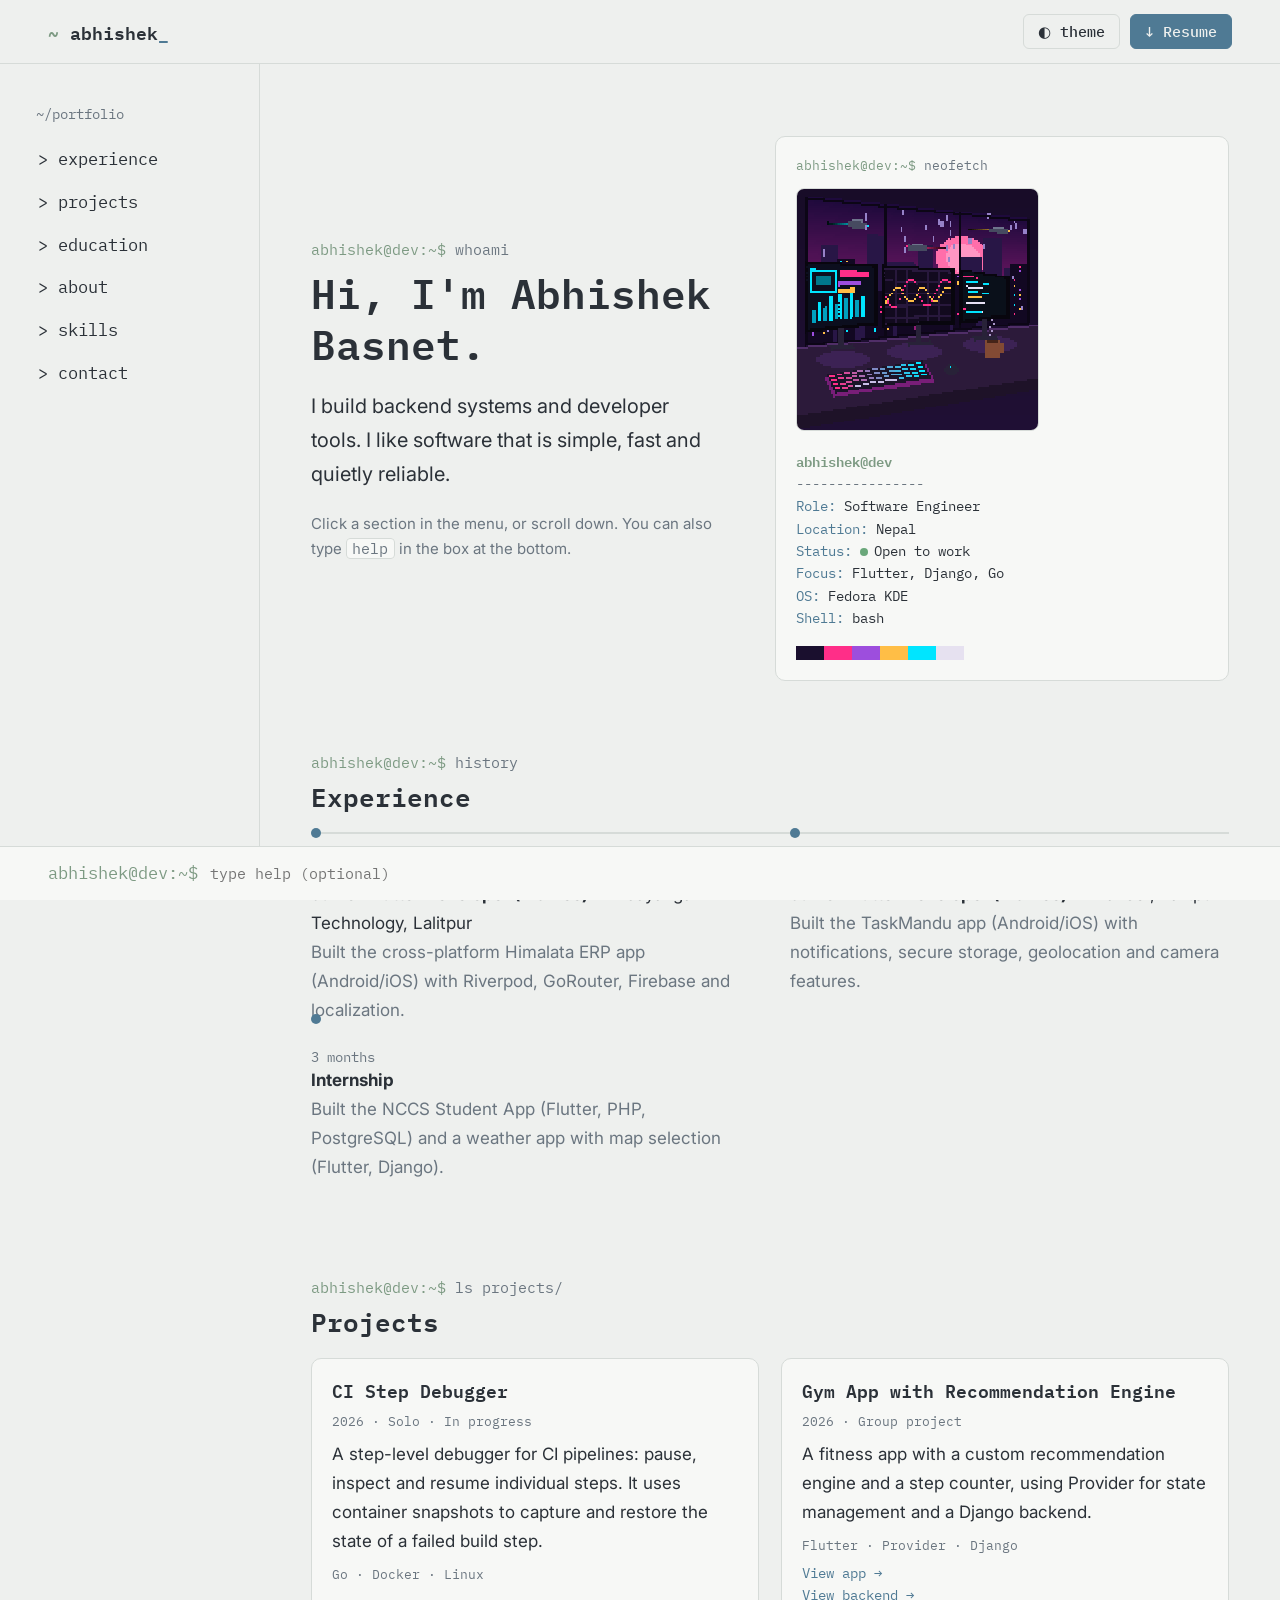
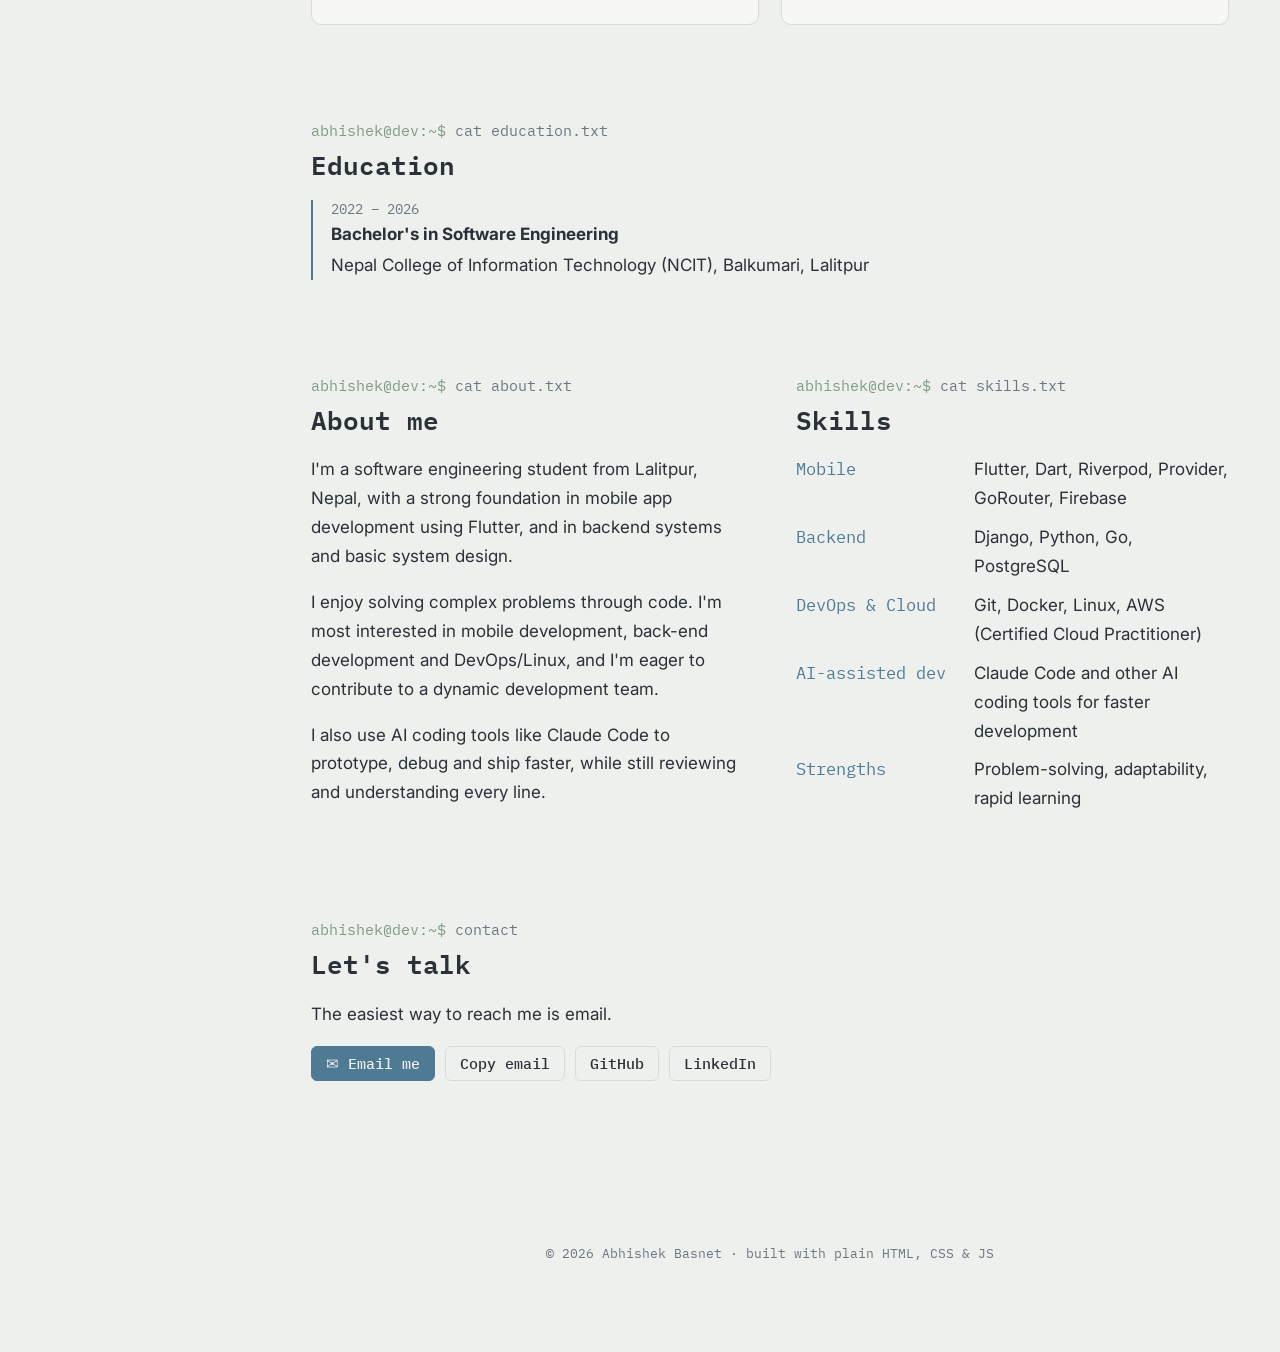
==== index.html @ 4262cb8b "Separate education section, mention AI-assisted development Also keep the phone menu from sliding un" ====
<!doctype html>
<html lang="en">
<head>
  <meta charset="utf-8">
  <meta name="viewport" content="width=device-width, initial-scale=1">
  <title>Abhishek Basnet — Developer</title>
  <meta name="author" content="Abhishek Basnet">
  <meta name="description" content="Portfolio of Abhishek Basnet: software engineer from Nepal.">
  <link rel="preconnect" href="https://fonts.googleapis.com">
  <link rel="preconnect" href="https://fonts.gstatic.com" crossorigin>
  <link href="https://fonts.googleapis.com/css2?family=IBM+Plex+Mono:wght@400;500;600&family=Inter:wght@400;500&display=swap" rel="stylesheet">
  <!-- Styles: tokens (colours/fonts) -> base (elements) -> layout (page skeleton) -> components (one file per section) -->
  <link rel="stylesheet" href="css/tokens.css">
  <link rel="stylesheet" href="css/base.css">
  <link rel="stylesheet" href="css/layout.css">
  <link rel="stylesheet" href="css/components/boot.css">
  <link rel="stylesheet" href="css/components/fetch.css">
  <link rel="stylesheet" href="css/components/timeline.css">
  <link rel="stylesheet" href="css/components/cards.css">
  <link rel="stylesheet" href="css/components/education.css">
  <link rel="stylesheet" href="css/components/skills.css">
  <link rel="stylesheet" href="css/components/contact.css">
  <link rel="stylesheet" href="css/components/cli.css">
  <script src="js/theme.js"></script>
  <!-- Behaviour: one small file per feature, plain scripts so the page also works when opened from disk -->
  <script src="js/boot.js" defer></script>
  <script src="js/nav.js" defer></script>
  <script src="js/contact.js" defer></script>
  <script src="js/cli.js" defer></script>
</head>
<body>
  <!-- Short boot screen. Click, press any key, or wait ~1.5s to skip. -->
  <div id="boot" aria-hidden="true">
    <pre id="boot-log"></pre>
    <button id="boot-skip" type="button">Skip →</button>
  </div>

  <header class="topbar">
    <a class="brand" href="#home"><span class="prompt">~</span> abhishek<span class="cursor">_</span></a>
    <div class="topbar-actions">
      <button id="theme-toggle" type="button" aria-label="Switch light or dark theme">◐ theme</button>
      <a class="btn btn-primary" id="resume-link" href="resume.pdf" download>↓ Resume</a>
    </div>
  </header>

  <nav class="menu" aria-label="Sections">
    <a href="#experience">&gt; experience</a>
    <a href="#projects">&gt; projects</a>
    <a href="#education">&gt; education</a>
    <a href="#about">&gt; about</a>
    <a href="#skills">&gt; skills</a>
    <a href="#contact">&gt; contact</a>
  </nav>

  <main class="terminal">
    <div class="intro">
    <section id="home" class="hero">
      <p class="cmd"><span class="ps1"></span> whoami</p>
      <h1 class="type-target">Hi, I'm Abhishek Basnet.</h1>
      <p class="lead">I build backend systems and developer tools. I like software that is simple, fast and quietly reliable.</p>
      <p class="hint">Click a section in the menu, or scroll down. You can also type <kbd>help</kbd> in the box at the bottom.</p>
    </section>

    <!-- Quick facts in neofetch style. DRAFT values: check each line. -->
    <aside class="fetch" aria-label="Quick facts">
      <p class="cmd"><span class="ps1"></span> neofetch</p>
      <div class="fetch-body">
        <img class="avatar" src="assets/avatar.png" alt="Pixel art of a developer desk with three monitors in a neon cyberpunk city" width="512" height="512">
        <dl class="fetch-info">
          <div class="fetch-title"></div>
          <div class="fetch-rule">----------------</div>
          <div><dt>Role</dt><dd>Software Engineer</dd></div>
          <div><dt>Location</dt><dd>Nepal</dd></div>
          <div><dt>Status</dt><dd><span class="dot"></span>Open to work</dd></div>
          <div><dt>Focus</dt><dd>Flutter, Django, Go</dd></div>
          <div><dt>OS</dt><dd>Fedora KDE</dd></div>
          <div><dt>Shell</dt><dd>bash</dd></div>
        </dl>
      </div>
      <div class="fetch-colors" aria-hidden="true"><span></span><span></span><span></span><span></span><span></span><span></span></div>
    </aside>
    </div>

    <section id="experience">
      <p class="cmd"><span class="ps1"></span> history</p>
      <h2>Experience</h2>
      <!-- Source: CV (Abhishek_Man_Basnet_CV.pdf). Hirdayangam ended Sep 2026 per owner. -->
      <ol class="timeline">
        <li><span class="when">Jun – Sep 2026</span><span class="what"><strong>Junior Flutter Developer (Trainee)</strong> · Hirdayangam Technology, Lalitpur</span><span class="why">Built the cross-platform Himalata ERP app (Android/iOS) with Riverpod, GoRouter, Firebase and localization.</span></li>
        <li><span class="when">Apr – Jun 2026</span><span class="what"><strong>Junior Flutter Developer (Trainee)</strong> · Inflancer, Lalitpur</span><span class="why">Built the TaskMandu app (Android/iOS) with notifications, secure storage, geolocation and camera features.</span></li>
        <li><span class="when">3 months</span><span class="what"><strong>Internship</strong></span><span class="why">Built the NCCS Student App (Flutter, PHP, PostgreSQL) and a weather app with map selection (Flutter, Django).</span></li>
      </ol>
    </section>

    <section id="projects">
      <p class="cmd"><span class="ps1"></span> ls projects/</p>
      <h2>Projects</h2>
      <div class="cards">
        <article class="card">
          <h3>CI Step Debugger</h3>
          <p class="tags">2026 · Solo · In progress</p>
          <p>A step-level debugger for CI pipelines: pause, inspect and resume individual steps. It uses container snapshots to capture and restore the state of a failed build step.</p>
          <p class="tags">Go · Docker · Linux</p>
          <!-- TODO: add a "View code" link when the repo is public. -->
        </article>
        <article class="card">
          <h3>Gym App with Recommendation Engine</h3>
          <p class="tags">2026 · Group project</p>
          <p>A fitness app with a custom recommendation engine and a step counter, using Provider for state management and a Django backend.</p>
          <p class="tags">Flutter · Provider · Django</p>
          <!-- Assumed to be the rep_rise repos: confirm with owner. -->
          <a href="https://github.com/AbhishekBasnet/rep_rise">View app →</a>
          <a href="https://github.com/AbhishekBasnet/rep_rise_backend">View backend →</a>
        </article>
      </div>
    </section>

    <section id="education">
      <p class="cmd"><span class="ps1"></span> cat education.txt</p>
      <h2>Education</h2>
      <div class="degree">
        <span class="when">2022 – 2026</span>
        <strong>Bachelor's in Software Engineering</strong>
        <span>Nepal College of Information Technology (NCIT), Balkumari, Lalitpur</span>
      </div>
    </section>

    <div class="split">
    <section id="about">
      <p class="cmd"><span class="ps1"></span> cat about.txt</p>
      <h2>About me</h2>
      <!-- Source: CV summary and key interests. -->
      <p>I'm a software engineering student from Lalitpur, Nepal, with a strong foundation in mobile app development using Flutter, and in backend systems and basic system design.</p>
      <p>I enjoy solving complex problems through code. I'm most interested in mobile development, back-end development and DevOps/Linux, and I'm eager to contribute to a dynamic development team.</p>
      <p>I also use AI coding tools like Claude Code to prototype, debug and ship faster, while still reviewing and understanding every line.</p>
    </section>

    <section id="skills">
      <p class="cmd"><span class="ps1"></span> cat skills.txt</p>
      <h2>Skills</h2>
      <!-- Source: CV skills, plus tools named in CV experience and projects. -->
      <dl class="skills">
        <dt>Mobile</dt><dd>Flutter, Dart, Riverpod, Provider, GoRouter, Firebase</dd>
        <dt>Backend</dt><dd>Django, Python, Go, PostgreSQL</dd>
        <dt>DevOps &amp; Cloud</dt><dd>Git, Docker, Linux, AWS (Certified Cloud Practitioner)</dd>
        <dt>AI-assisted dev</dt><dd>Claude Code and other AI coding tools for faster development</dd>
        <dt>Strengths</dt><dd>Problem-solving, adaptability, rapid learning</dd>
      </dl>
    </section>
    </div>

    <section id="contact">
      <p class="cmd"><span class="ps1"></span> contact</p>
      <h2>Let's talk</h2>
      <p>The easiest way to reach me is email.</p>
      <div class="contact-row">
        <a class="btn btn-primary" id="email-link" href="mailto:basnet.abhishek.man@gmail.com">✉ Email me</a>
        <button class="btn" type="button" id="copy-email">Copy email</button>
        <a class="btn" href="https://github.com/AbhishekBasnet">GitHub</a>
        <a class="btn" href="https://www.linkedin.com/in/abhishek-man-basnet/">LinkedIn</a>
      </div>
    </section>

    <section id="output" aria-live="polite"></section>
  </main>

  <form id="cli" class="cli" autocomplete="off">
    <label for="cli-input" class="ps1"></label>
    <input id="cli-input" aria-label="Type a command" type="text" spellcheck="false" placeholder="type help (optional)">
  </form>

  <footer class="footer">© <span id="year"></span> Abhishek Basnet · built with plain HTML, CSS &amp; JS</footer>

</body>
</html>
---- css/tokens.css ----
/* Design tokens: every colour and font lives here. Change the look by editing only this file. */
:root {
  --bg: #eef0ee;
  --panel: #f7f8f6;
  --text: #2b3138;
  --muted: #6b7680;
  --line: #d6dbd8;
  --accent: #4f7a94;      /* fjord blue */
  --accent-2: #7d9a83;    /* sage */
  --mono: "IBM Plex Mono", ui-monospace, monospace;
  --sans: "Inter", system-ui, sans-serif;

  /* Terminal prompt shown before every command: user@host:~$ */
  --prompt-user: "abhishek";
  --prompt-host: "dev";

  --topbar-h: 63px;
  --sidebar-w: 260px;
  --cli-h: 53px;
}
:root[data-theme="dark"] {
  --bg: #1f252b;
  --panel: #252c33;
  --text: #dfe4e2;
  --muted: #94a0a8;
  --line: #36404a;
  --accent: #8fb5cc;
  --accent-2: #a3bfa8;
}
@media (prefers-color-scheme: dark) {
  :root:not([data-theme="light"]) {
    --bg: #1f252b;
    --panel: #252c33;
    --text: #dfe4e2;
    --muted: #94a0a8;
    --line: #36404a;
    --accent: #8fb5cc;
    --accent-2: #a3bfa8;
  }
}
---- css/base.css ----
/* Element defaults: reset, typography, links, buttons. No layout here. */
* { box-sizing: border-box; }
html { scroll-behavior: smooth; scroll-padding-top: 120px; }
body {
  margin: 0;
  background: var(--bg);
  color: var(--text);
  font: 17px/1.7 var(--sans);
}
a { color: var(--accent); }
kbd { font-family: var(--mono); background: var(--panel); border: 1px solid var(--line); border-radius: 4px; padding: 0 .35em; }

h1, h2, h3 { font-family: var(--mono); font-weight: 600; line-height: 1.25; }
h1 { font-size: clamp(30px, 5vw, 46px); margin: 0 0 18px; }
h2 { font-size: 26px; margin: 0 0 20px; }
h3 { font-size: 18px; margin: 0 0 8px; }

button, .btn {
  font: 500 15px var(--mono);
  color: var(--text);
  background: transparent;
  border: 1px solid var(--line);
  border-radius: 6px;
  padding: 7px 14px;
  cursor: pointer;
  text-decoration: none;
  display: inline-block;
}
button:hover, .btn:hover { border-color: var(--accent); color: var(--accent); }
.btn-primary { background: var(--accent); border-color: var(--accent); color: var(--bg); }
.btn-primary:hover { color: var(--bg); opacity: .9; }

/* Terminal prompt text used across sections */
.cmd { font: 15px var(--mono); color: var(--muted); margin: 0 0 8px; }
.ps1 { color: var(--accent-2); font-family: var(--mono); }
.ps1::before { content: var(--prompt-user) "@" var(--prompt-host) ":~$"; }
.cursor { animation: blink 1.1s steps(1) infinite; color: var(--accent); }
@keyframes blink { 50% { opacity: 0; } }

@media (min-width: 1100px) {
  body { font-size: clamp(17px, 0.3vw + 12px, 20px); }
  h1 { font-size: clamp(40px, 3.2vw, 64px); }
  h2 { font-size: clamp(26px, 1.6vw, 34px); }
}

@media (max-width: 640px) {
  body { font-size: 16px; }
}

@media (prefers-reduced-motion: reduce) {
  html { scroll-behavior: auto; }
  .cursor { animation: none; }
}
---- css/layout.css ----
/* Page skeleton: top bar, section menu, main column, footer, and how they move per screen size.
   Breakpoints: <=640 phone, 641-1099 tablet/small laptop, >=1100 sidebar menu, >=1280 two-column sections. */
.topbar {
  position: sticky; top: 0; z-index: 10;
  display: flex; justify-content: space-between; align-items: center;
  padding: 14px clamp(16px, 4vw, 48px);
  background: var(--bg);
  border-bottom: 1px solid var(--line);
}
.brand { font: 600 18px var(--mono); color: var(--text); text-decoration: none; }
.prompt { color: var(--accent-2); }
.topbar-actions { display: flex; gap: 10px; align-items: center; }

.menu {
  position: sticky; top: calc(var(--topbar-h) - 1px); z-index: 9;
  display: flex; flex-wrap: wrap; gap: 6px 22px;
  padding: 10px clamp(16px, 4vw, 48px);
  background: var(--bg);
  border-bottom: 1px solid var(--line);
  font-family: var(--mono);
}
.menu a { color: var(--text); text-decoration: none; padding: 2px 0; border-bottom: 2px solid transparent; }
.menu a:hover, .menu a.active { color: var(--accent); border-color: var(--accent); }

.terminal { max-width: 860px; margin: 0 auto; padding: 0 clamp(16px, 4vw, 32px) 140px; }
section { padding: 72px 0 24px; }
.hero { padding-top: 96px; }
.lead { font-size: 20px; max-width: 34em; }
.hint { color: var(--muted); font-size: 15px; }

.footer { text-align: center; font: 13px var(--mono); color: var(--muted); padding: 0 16px 90px; }

/* Phones */
@media (max-width: 640px) {
  .footer { padding-bottom: 32px; }
  .brand { font-size: 16px; }
  #theme-toggle { padding: 7px 10px; }
  .menu { gap: 4px 16px; font-size: 15px; }
}

/* Wide screens: menu becomes a left sidebar, content fills the rest. */
@media (min-width: 1100px) {
  .menu {
    position: fixed; top: var(--topbar-h); bottom: var(--cli-h); left: 0;
    width: var(--sidebar-w);
    flex-direction: column; flex-wrap: nowrap; gap: 2px;
    padding: 40px 24px;
    border-bottom: none;
    border-right: 1px solid var(--line);
  }
  .menu::before { content: "~/portfolio"; color: var(--muted); font-size: 14px; padding: 0 12px 10px; }
  .menu a { border-bottom: none; border-left: 2px solid transparent; border-radius: 0 6px 6px 0; padding: 6px 12px; }
  .menu a.active { border-left-color: var(--accent); background: var(--panel); }
  .terminal { max-width: 2100px; margin: 0 0 0 var(--sidebar-w); padding: 0 clamp(40px, 4vw, 96px) 140px; }
  .footer { margin-left: var(--sidebar-w); }
  html { scroll-padding-top: 80px; }
  .lead { font-size: clamp(20px, 1.15vw, 24px); }
}

/* Large screens: intro + neofetch side by side, about + skills side by side. */
@media (min-width: 1280px) {
  .intro {
    display: grid;
    grid-template-columns: minmax(0, 1fr) minmax(0, 1.1fr);
    gap: clamp(32px, 4vw, 96px);
    align-items: center;
    padding-top: 72px;
  }
  .intro .hero { padding-top: 24px; }
  .split { display: grid; grid-template-columns: minmax(0, 1fr) minmax(0, 1fr); gap: clamp(32px, 4vw, 96px); }
}
---- css/components/boot.css ----
/* Boot screen shown briefly on first visit (see js/boot.js). */
#boot {
  position: fixed; inset: 0; z-index: 50;
  background: var(--bg);
  display: grid; place-items: center;
  transition: opacity .4s ease;
}
#boot.done { opacity: 0; pointer-events: none; }
#boot-log { font: 15px/1.8 var(--mono); color: var(--muted); min-width: min(420px, 90vw); }
#boot-skip { position: absolute; bottom: 24px; right: 24px; }
---- css/components/fetch.css ----
/* Neofetch quick-facts panel with the pixel-art scene (assets/avatar.png, made by tools/draw_avatar.py). */
.fetch {
  margin: 8px 0 0;
  padding: 20px 22px;
  max-width: 640px;
  background: var(--panel);
  border: 1px solid var(--line);
  border-radius: 10px;
  font: 14px/1.6 var(--mono);
}
.fetch .cmd { font-size: 13px; margin-bottom: 14px; }
.fetch-body { display: flex; flex-wrap: wrap; gap: 20px; align-items: flex-start; }
.avatar {
  width: 240px; height: auto; aspect-ratio: 1; flex: none;
  image-rendering: pixelated;
  border-radius: 8px;
  border: 1px solid var(--line);
}
.fetch-info { margin: 0; min-width: 220px; flex: 1; }
.fetch-info > div { display: flex; gap: 8px; }
.fetch-info > .fetch-title, .fetch-info > .fetch-rule { display: block; }
.fetch-info dt { color: var(--accent); flex: none; }
.fetch-info dt::after { content: ":"; }
.fetch-info dd { margin: 0; }
.fetch-title { color: var(--accent-2); font-weight: 600; }
.fetch-title::before { content: var(--prompt-user) "@" var(--prompt-host); }
.fetch-rule { color: var(--muted); }
.dot { display: inline-block; width: 8px; height: 8px; margin-right: 6px; border-radius: 50%; background: #6aa77a; }

/* Colour strip matches the neon palette of the avatar */
.fetch-colors { display: flex; margin-top: 16px; }
.fetch-colors span { width: 28px; height: 14px; }
.fetch-colors span:nth-child(1) { background: #1a0f2e; }
.fetch-colors span:nth-child(2) { background: #ff2e88; }
.fetch-colors span:nth-child(3) { background: #9d4edd; }
.fetch-colors span:nth-child(4) { background: #ffbe46; }
.fetch-colors span:nth-child(5) { background: #00e5ff; }
.fetch-colors span:nth-child(6) { background: #e6e1f0; }

@media (min-width: 1280px) {
  .fetch { max-width: none; margin: 0; font-size: clamp(14px, 0.75vw, 17px); padding: clamp(20px, 1.5vw, 32px); }
  .avatar { width: clamp(240px, 19vw, 460px); }
  .fetch-body { gap: clamp(18px, 1.5vw, 32px); }
}

@media (max-width: 640px) {
  .fetch { font-size: 13px; padding: 16px; }
  .fetch-body { flex-direction: column; gap: 14px; }
  .avatar { width: 100%; max-width: 420px; }
}
---- css/components/timeline.css ----
/* Experience timeline (#experience): vertical on small screens, horizontal on large ones. */
.timeline { list-style: none; padding: 0; margin: 0; border-left: 2px solid var(--line); }
.timeline li { display: grid; padding: 0 0 22px 20px; position: relative; }
.timeline li::before { content: ""; position: absolute; left: -6px; top: 9px; width: 10px; height: 10px; border-radius: 50%; background: var(--accent); }
.when { font: 14px var(--mono); color: var(--muted); }
.why { color: var(--muted); }

@media (min-width: 1280px) {
  .timeline {
    display: grid; grid-template-columns: repeat(auto-fill, minmax(340px, 1fr)); gap: 24px 40px;
    border-left: none; border-top: 2px solid var(--line); padding-top: 28px;
  }
  .timeline li { padding: 0; align-content: start; }
  .timeline li::before { left: 0; top: -34px; }
}
---- css/components/cards.css ----
/* Project cards (#projects). */
.cards { display: grid; grid-template-columns: repeat(auto-fill, minmax(240px, 1fr)); gap: 18px; }
.card {
  background: var(--panel);
  border: 1px solid var(--line);
  border-radius: 10px;
  padding: 20px;
  display: flex; flex-direction: column; gap: 4px;
}
.card p { margin: 0 0 6px; }
.card a { font: 14px var(--mono); text-decoration: none; }
.tags { font: 13px var(--mono); color: var(--muted); }

@media (min-width: 1100px) {
  .cards { grid-template-columns: repeat(auto-fill, minmax(320px, 1fr)); gap: 22px; }
}
---- css/components/education.css ----
/* Education (#education): a single degree entry. */
.degree {
  display: grid; gap: 2px;
  padding-left: 18px;
  border-left: 2px solid var(--accent);
}
---- css/components/skills.css ----
/* Skills list (#skills). */
.skills { display: grid; grid-template-columns: max-content 1fr; gap: 10px 28px; margin: 0; }
.skills dt { font-family: var(--mono); color: var(--accent); }
.skills dd { margin: 0; }

@media (max-width: 640px) {
  .skills { grid-template-columns: 1fr; gap: 2px; }
  .skills dd { margin-bottom: 10px; }
}
---- css/components/contact.css ----
/* Contact buttons (#contact). */
.contact-row { display: flex; flex-wrap: wrap; gap: 10px; }
---- css/components/cli.css ----
/* Optional command box fixed to the bottom, and the output it prints (see js/cli.js). Hidden on phones. */
.cli {
  position: fixed; left: 0; right: 0; bottom: 0; z-index: 10;
  display: flex; gap: 10px; align-items: center;
  padding: 12px clamp(16px, 4vw, 48px);
  background: var(--panel);
  border-top: 1px solid var(--line);
  font-family: var(--mono);
}
.cli input {
  flex: 1; min-width: 0;
  font: 15px var(--mono); color: var(--text);
  background: transparent; border: none; outline: none;
}

#output { scroll-margin-bottom: 90px; }
#output:empty { display: none; }
#output pre { font: 15px/1.7 var(--mono); white-space: pre-wrap; margin: 0; }

@media (max-width: 640px) {
  .cli { display: none; }
}
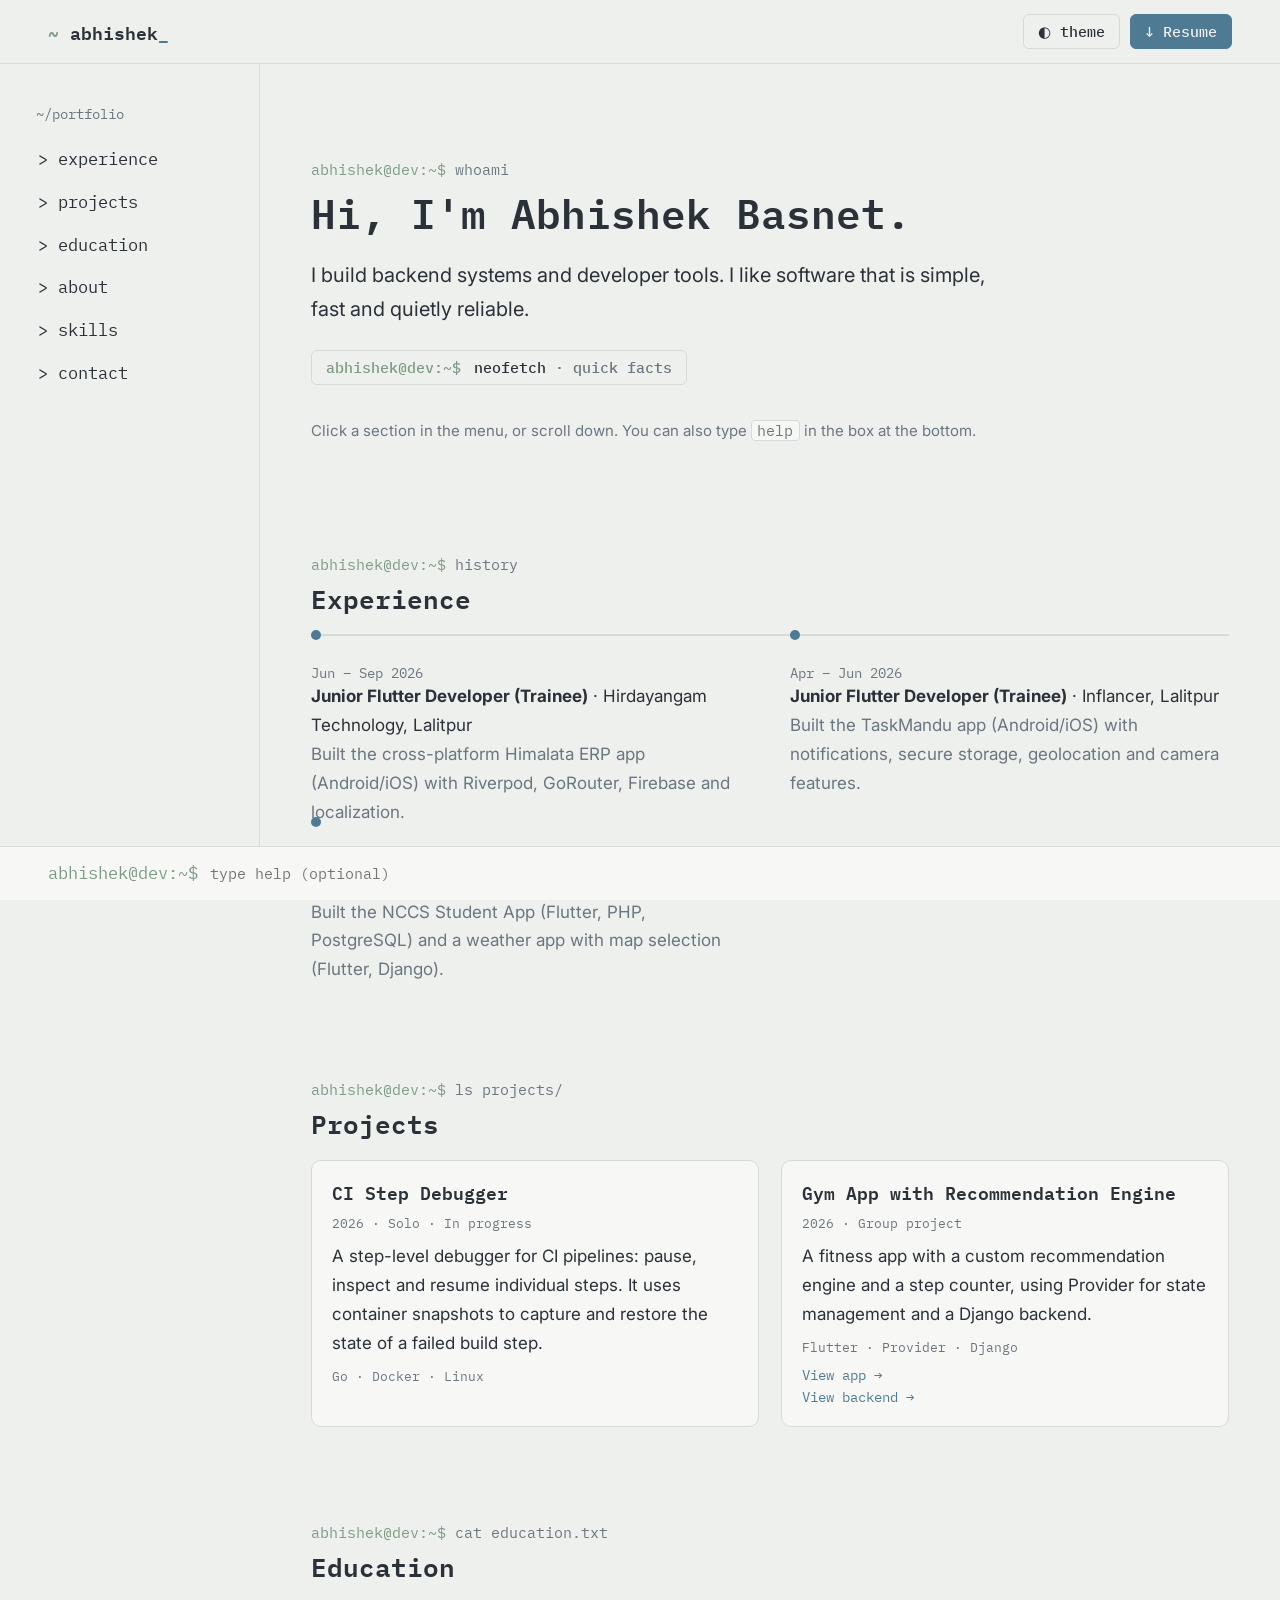
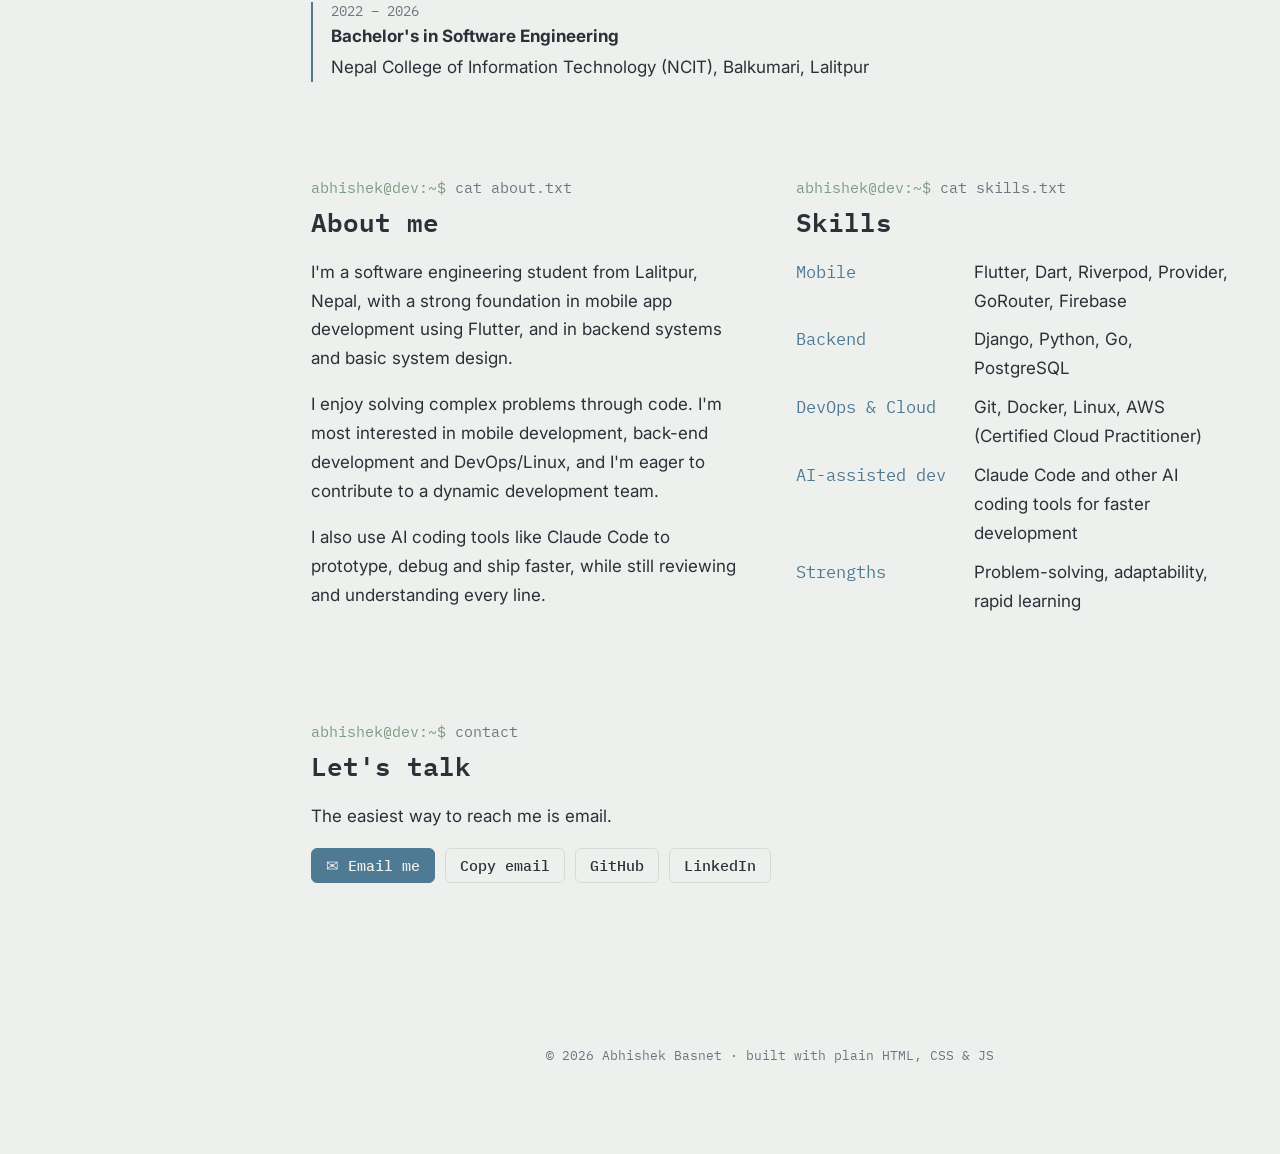
==== commit ad1f7ce4: "Turn neofetch panel into a button-opened dialog Intro now uses the full width. The panel opens from " ====
--- a/index.html
+++ b/index.html
@@ -25,6 +25,7 @@
   <!-- Behaviour: one small file per feature, plain scripts so the page also works when opened from disk -->
   <script src="js/boot.js" defer></script>
   <script src="js/nav.js" defer></script>
+  <script src="js/fetch.js" defer></script>
   <script src="js/contact.js" defer></script>
   <script src="js/cli.js" defer></script>
 </head>
@@ -53,17 +54,20 @@
   </nav>
 
   <main class="terminal">
-    <div class="intro">
     <section id="home" class="hero">
       <p class="cmd"><span class="ps1"></span> whoami</p>
       <h1 class="type-target">Hi, I'm Abhishek Basnet.</h1>
       <p class="lead">I build backend systems and developer tools. I like software that is simple, fast and quietly reliable.</p>
+      <button type="button" class="btn fetch-open" id="fetch-open" aria-haspopup="dialog"><span class="ps1"></span> neofetch <span class="fetch-open-hint">· quick facts</span></button>
       <p class="hint">Click a section in the menu, or scroll down. You can also type <kbd>help</kbd> in the box at the bottom.</p>
     </section>
 
-    <!-- Quick facts in neofetch style. DRAFT values: check each line. -->
-    <aside class="fetch" aria-label="Quick facts">
-      <p class="cmd"><span class="ps1"></span> neofetch</p>
+    <!-- Quick facts in neofetch style, opened by #fetch-open (see js/fetch.js). -->
+    <dialog class="fetch" id="fetch" aria-label="Quick facts">
+      <div class="fetch-head">
+        <p class="cmd"><span class="ps1"></span> neofetch</p>
+        <button type="button" class="fetch-close" id="fetch-close" aria-label="Close quick facts">✕</button>
+      </div>
       <div class="fetch-body">
         <img class="avatar" src="assets/avatar.png" alt="Pixel art of a developer desk with three monitors in a neon cyberpunk city" width="512" height="512">
         <dl class="fetch-info">
@@ -78,8 +82,7 @@
         </dl>
       </div>
       <div class="fetch-colors" aria-hidden="true"><span></span><span></span><span></span><span></span><span></span><span></span></div>
-    </aside>
-    </div>
+    </dialog>
 
     <section id="experience">
       <p class="cmd"><span class="ps1"></span> history</p>
--- a/css/layout.css
+++ b/css/layout.css
@@ -1,5 +1,5 @@
 /* Page skeleton: top bar, section menu, main column, footer, and how they move per screen size.
-   Breakpoints: <=640 phone, 641-1099 tablet/small laptop, >=1100 sidebar menu, >=1280 two-column sections. */
+   Breakpoints: <=640 phone, 641-1099 tablet/small laptop, >=1100 sidebar menu, >=1280 two-column about/skills. */
 .topbar {
   position: sticky; top: 0; z-index: 10;
   display: flex; justify-content: space-between; align-items: center;
@@ -57,15 +57,7 @@
   .lead { font-size: clamp(20px, 1.15vw, 24px); }
 }
 
-/* Large screens: intro + neofetch side by side, about + skills side by side. */
+/* Large screens: about + skills side by side. */
 @media (min-width: 1280px) {
-  .intro {
-    display: grid;
-    grid-template-columns: minmax(0, 1fr) minmax(0, 1.1fr);
-    gap: clamp(32px, 4vw, 96px);
-    align-items: center;
-    padding-top: 72px;
-  }
-  .intro .hero { padding-top: 24px; }
   .split { display: grid; grid-template-columns: minmax(0, 1fr) minmax(0, 1fr); gap: clamp(32px, 4vw, 96px); }
 }
--- a/css/components/fetch.css
+++ b/css/components/fetch.css
@@ -1,22 +1,36 @@
-/* Neofetch quick-facts panel with the pixel-art scene (assets/avatar.png, made by tools/draw_avatar.py). */
+/* Neofetch quick facts: a button in the intro (#fetch-open) opens a <dialog> (#fetch). See js/fetch.js.
+   Pixel art is assets/avatar.png (128px, scaled up crisply). */
+.fetch-open { margin: 4px 0 18px; font-size: 15px; }
+.fetch-open .ps1 { margin-right: 4px; }
+.fetch-open-hint { color: var(--muted); }
+
 .fetch {
-  margin: 8px 0 0;
-  padding: 20px 22px;
-  max-width: 640px;
+  width: min(880px, calc(100vw - 32px));
+  max-height: calc(100dvh - 32px);
+  padding: clamp(18px, 2.5vw, 32px);
   background: var(--panel);
+  color: var(--text);
   border: 1px solid var(--line);
-  border-radius: 10px;
-  font: 14px/1.6 var(--mono);
+  border-radius: 12px;
+  font: 15px/1.7 var(--mono);
+  box-shadow: 0 24px 80px rgba(0, 0, 0, .35);
 }
-.fetch .cmd { font-size: 13px; margin-bottom: 14px; }
-.fetch-body { display: flex; flex-wrap: wrap; gap: 20px; align-items: flex-start; }
+.fetch::backdrop { background: rgba(10, 12, 18, .55); backdrop-filter: blur(3px); }
+.fetch[open] { animation: fetch-in .18s ease-out; }
+@keyframes fetch-in { from { opacity: 0; transform: translateY(8px); } }
+
+.fetch-head { display: flex; justify-content: space-between; align-items: center; margin-bottom: 16px; }
+.fetch-head .cmd { margin: 0; font-size: 13px; }
+.fetch-close { padding: 2px 10px; font-size: 14px; }
+
+.fetch-body { display: flex; gap: clamp(18px, 3vw, 36px); align-items: flex-start; }
 .avatar {
-  width: 240px; height: auto; aspect-ratio: 1; flex: none;
+  width: clamp(200px, 40vw, 384px); height: auto; aspect-ratio: 1; flex: none;
   image-rendering: pixelated;
   border-radius: 8px;
   border: 1px solid var(--line);
 }
-.fetch-info { margin: 0; min-width: 220px; flex: 1; }
+.fetch-info { margin: 0; min-width: 0; flex: 1; }
 .fetch-info > div { display: flex; gap: 8px; }
 .fetch-info > .fetch-title, .fetch-info > .fetch-rule { display: block; }
 .fetch-info dt { color: var(--accent); flex: none; }
@@ -28,7 +42,7 @@
 .dot { display: inline-block; width: 8px; height: 8px; margin-right: 6px; border-radius: 50%; background: #6aa77a; }
 
 /* Colour strip matches the neon palette of the avatar */
-.fetch-colors { display: flex; margin-top: 16px; }
+.fetch-colors { display: flex; margin-top: 18px; }
 .fetch-colors span { width: 28px; height: 14px; }
 .fetch-colors span:nth-child(1) { background: #1a0f2e; }
 .fetch-colors span:nth-child(2) { background: #ff2e88; }
@@ -37,14 +51,13 @@
 .fetch-colors span:nth-child(5) { background: #00e5ff; }
 .fetch-colors span:nth-child(6) { background: #e6e1f0; }
 
-@media (min-width: 1280px) {
-  .fetch { max-width: none; margin: 0; font-size: clamp(14px, 0.75vw, 17px); padding: clamp(20px, 1.5vw, 32px); }
-  .avatar { width: clamp(240px, 19vw, 460px); }
-  .fetch-body { gap: clamp(18px, 1.5vw, 32px); }
+@media (max-width: 640px) {
+  .fetch-open-hint { display: none; }
+  .fetch { font-size: 14px; }
+  .fetch-body { flex-direction: column; }
+  .avatar { width: 100%; }
 }
 
-@media (max-width: 640px) {
-  .fetch { font-size: 13px; padding: 16px; }
-  .fetch-body { flex-direction: column; gap: 14px; }
-  .avatar { width: 100%; max-width: 420px; }
+@media (prefers-reduced-motion: reduce) {
+  .fetch[open] { animation: none; }
 }
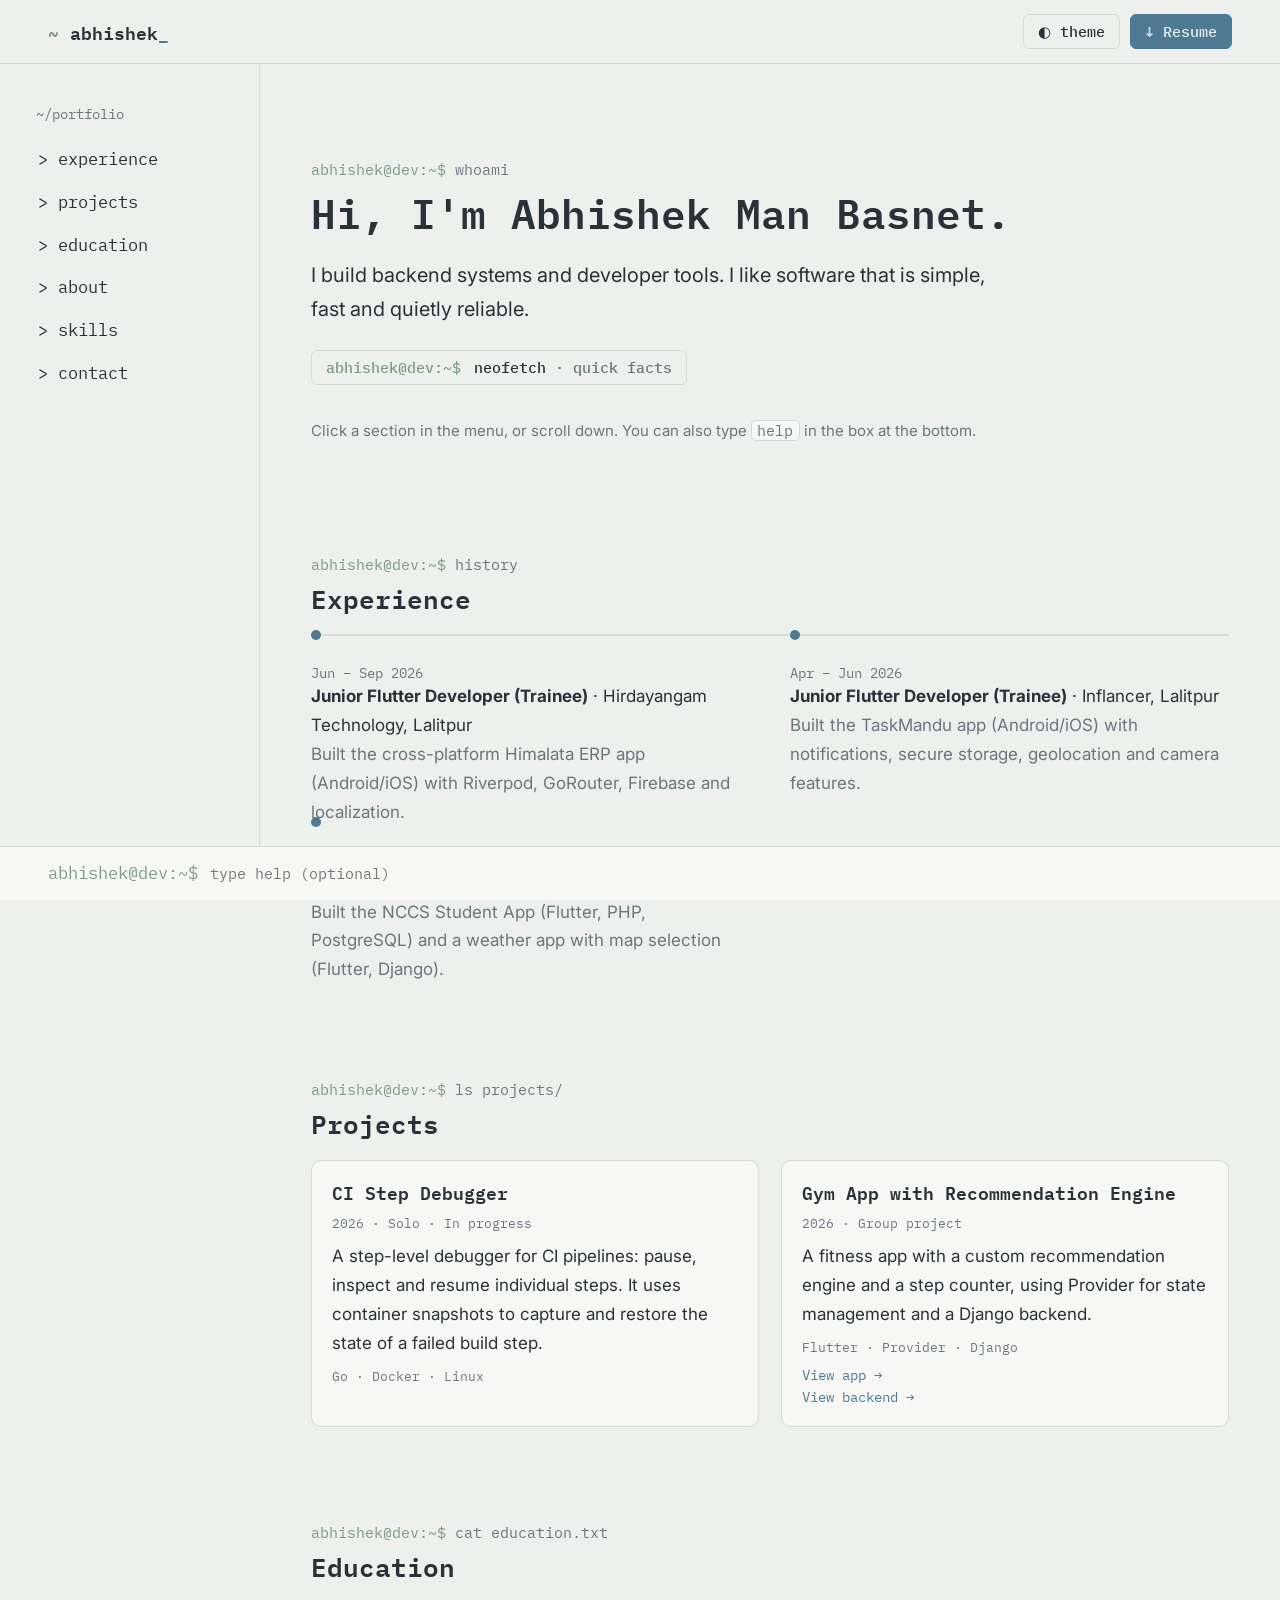
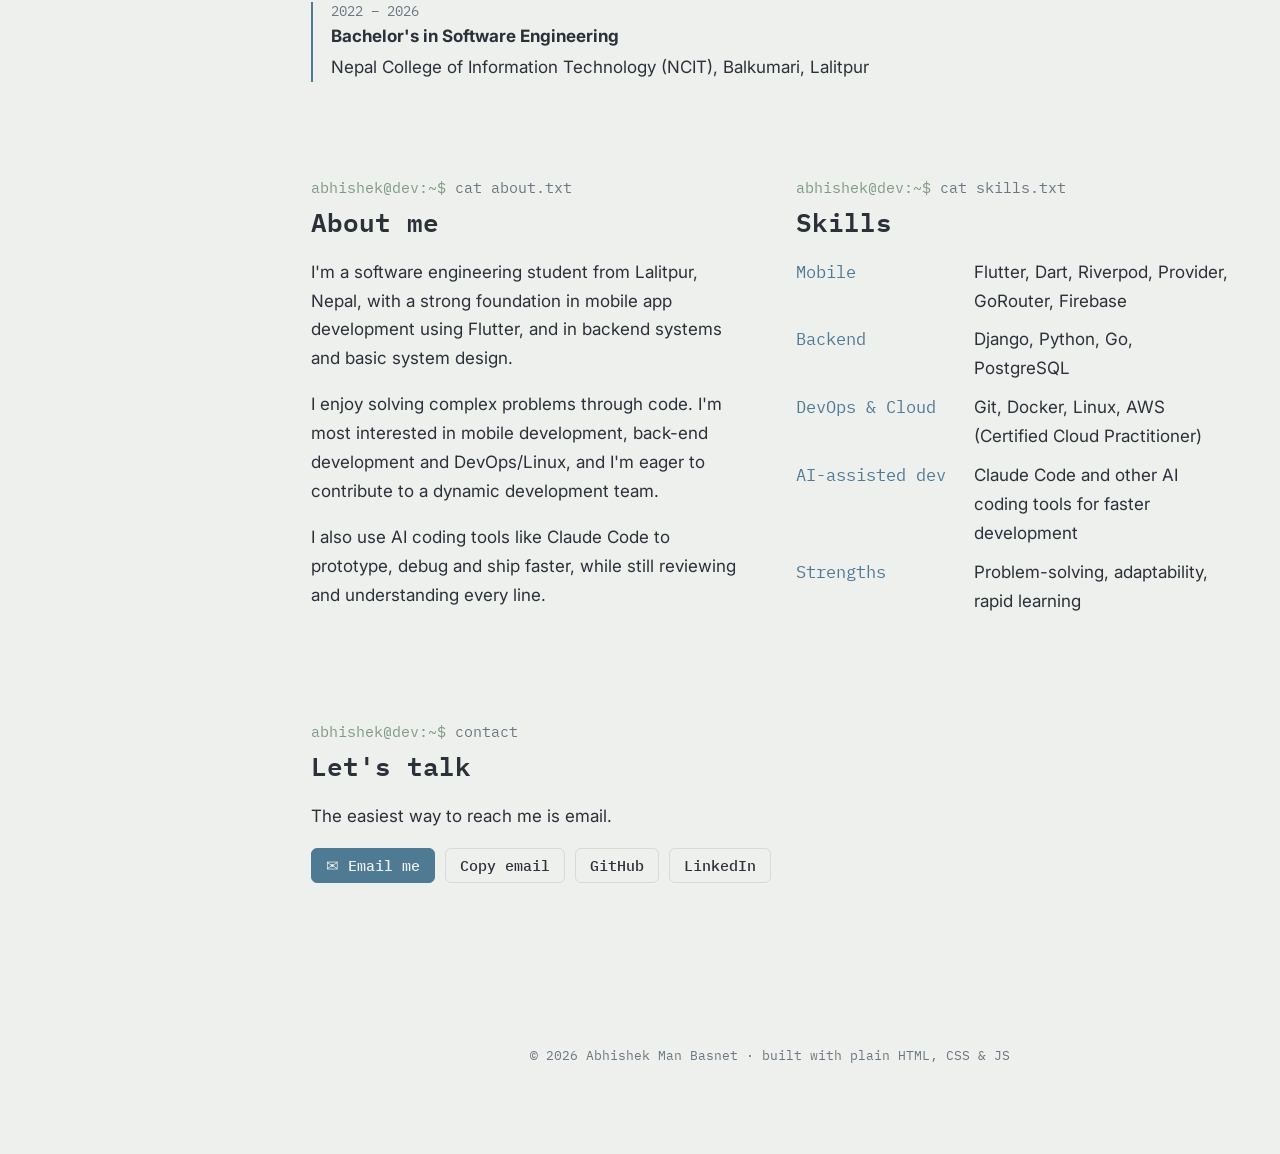
==== commit 150a78f0: "Use full name Abhishek Man Basnet Co-Authored-By: Claude Opus 5.5 <noreply@anthropic.com> Claude-Ses" ====
--- a/index.html
+++ b/index.html
@@ -3,9 +3,9 @@
 <head>
   <meta charset="utf-8">
   <meta name="viewport" content="width=device-width, initial-scale=1">
-  <title>Abhishek Basnet — Developer</title>
-  <meta name="author" content="Abhishek Basnet">
-  <meta name="description" content="Portfolio of Abhishek Basnet: software engineer from Nepal.">
+  <title>Abhishek Man Basnet — Software Engineer</title>
+  <meta name="author" content="Abhishek Man Basnet">
+  <meta name="description" content="Portfolio of Abhishek Man Basnet: software engineer from Nepal.">
   <link rel="preconnect" href="https://fonts.googleapis.com">
   <link rel="preconnect" href="https://fonts.gstatic.com" crossorigin>
   <link href="https://fonts.googleapis.com/css2?family=IBM+Plex+Mono:wght@400;500;600&family=Inter:wght@400;500&display=swap" rel="stylesheet">
@@ -54,15 +54,17 @@
   </nav>
 
   <main class="terminal">
+    <div class="intro">
     <section id="home" class="hero">
       <p class="cmd"><span class="ps1"></span> whoami</p>
-      <h1 class="type-target">Hi, I'm Abhishek Basnet.</h1>
+      <h1 class="type-target">Hi, I'm Abhishek Man Basnet.</h1>
       <p class="lead">I build backend systems and developer tools. I like software that is simple, fast and quietly reliable.</p>
       <button type="button" class="btn fetch-open" id="fetch-open" aria-haspopup="dialog"><span class="ps1"></span> neofetch <span class="fetch-open-hint">· quick facts</span></button>
       <p class="hint">Click a section in the menu, or scroll down. You can also type <kbd>help</kbd> in the box at the bottom.</p>
     </section>
 
-    <!-- Quick facts in neofetch style, opened by #fetch-open (see js/fetch.js). -->
+    <!-- Quick facts in neofetch style. Wide screens: shown inline beside the intro.
+         Narrower screens: hidden behind #fetch-open and shown as a modal (see js/fetch.js). -->
     <dialog class="fetch" id="fetch" aria-label="Quick facts">
       <div class="fetch-head">
         <p class="cmd"><span class="ps1"></span> neofetch</p>
@@ -83,6 +85,7 @@
       </div>
       <div class="fetch-colors" aria-hidden="true"><span></span><span></span><span></span><span></span><span></span><span></span></div>
     </dialog>
+    </div>
 
     <section id="experience">
       <p class="cmd"><span class="ps1"></span> history</p>
@@ -172,7 +175,7 @@
     <input id="cli-input" aria-label="Type a command" type="text" spellcheck="false" placeholder="type help (optional)">
   </form>
 
-  <footer class="footer">© <span id="year"></span> Abhishek Basnet · built with plain HTML, CSS &amp; JS</footer>
+  <footer class="footer">© <span id="year"></span> Abhishek Man Basnet · built with plain HTML, CSS &amp; JS</footer>
 
 </body>
 </html>
--- a/css/layout.css
+++ b/css/layout.css
@@ -1,5 +1,5 @@
 /* Page skeleton: top bar, section menu, main column, footer, and how they move per screen size.
-   Breakpoints: <=640 phone, 641-1099 tablet/small laptop, >=1100 sidebar menu, >=1280 two-column about/skills. */
+   Breakpoints: <=640 phone, 641-1099 tablet/small laptop, >=1100 sidebar menu, >=1280 two-column about/skills, >=1600 intro + inline neofetch. */
 .topbar {
   position: sticky; top: 0; z-index: 10;
   display: flex; justify-content: space-between; align-items: center;
@@ -57,6 +57,18 @@
   .lead { font-size: clamp(20px, 1.15vw, 24px); }
 }
 
+/* Very wide screens: intro + inline neofetch panel side by side (same 1600px as css/components/fetch.css). */
+@media (min-width: 1600px) {
+  .intro {
+    display: grid;
+    grid-template-columns: minmax(0, 1fr) minmax(0, 1.1fr);
+    gap: clamp(32px, 4vw, 96px);
+    align-items: center;
+    padding-top: 72px;
+  }
+  .intro .hero { padding-top: 24px; }
+}
+
 /* Large screens: about + skills side by side. */
 @media (min-width: 1280px) {
   .split { display: grid; grid-template-columns: minmax(0, 1fr) minmax(0, 1fr); gap: clamp(32px, 4vw, 96px); }
--- a/css/components/fetch.css
+++ b/css/components/fetch.css
@@ -1,5 +1,7 @@
-/* Neofetch quick facts: a button in the intro (#fetch-open) opens a <dialog> (#fetch). See js/fetch.js.
-   Pixel art is assets/avatar.png (128px, scaled up crisply). */
+/* Neofetch quick facts (#fetch, a <dialog>). Pixel art is assets/avatar.png (128px, scaled up crisply).
+   Below 1600px: hidden behind the #fetch-open button and shown as a modal.
+   From 1600px: always shown inline beside the intro; the button is hidden.
+   js/fetch.js detects the mode from whether #fetch-open is visible, so 1600px lives only in this file. */
 .fetch-open { margin: 4px 0 18px; font-size: 15px; }
 .fetch-open .ps1 { margin-right: 4px; }
 .fetch-open-hint { color: var(--muted); }
@@ -61,3 +63,15 @@
 @media (prefers-reduced-motion: reduce) {
   .fetch[open] { animation: none; }
 }
+
+/* Enough room: show the panel inline next to the intro instead of the button. */
+@media (min-width: 1600px) {
+  .fetch-open, .fetch-close { display: none; }
+  .fetch {
+    display: block; position: static;
+    width: auto; max-height: none; margin: 0;
+    box-shadow: none; animation: none;
+    font-size: clamp(14px, 0.75vw, 17px);
+  }
+  .avatar { width: clamp(200px, 13vw, 320px); }
+}
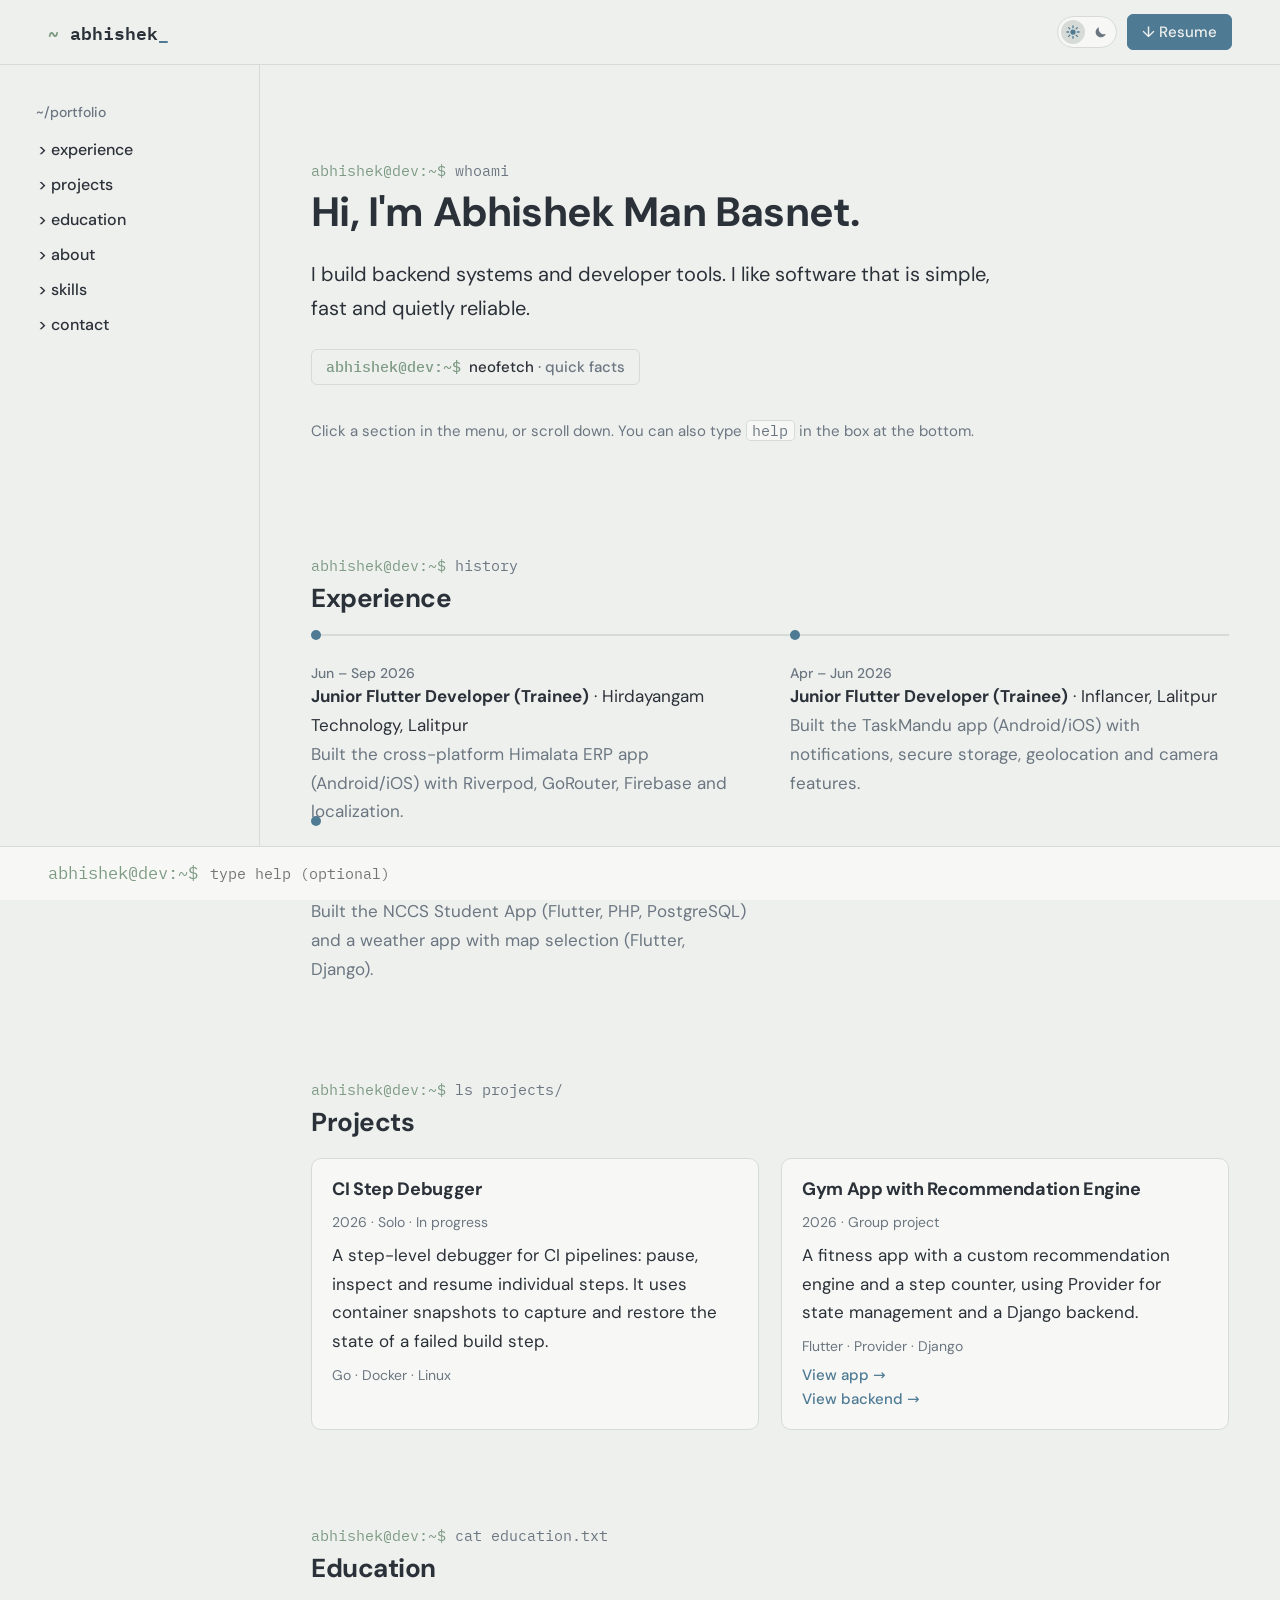
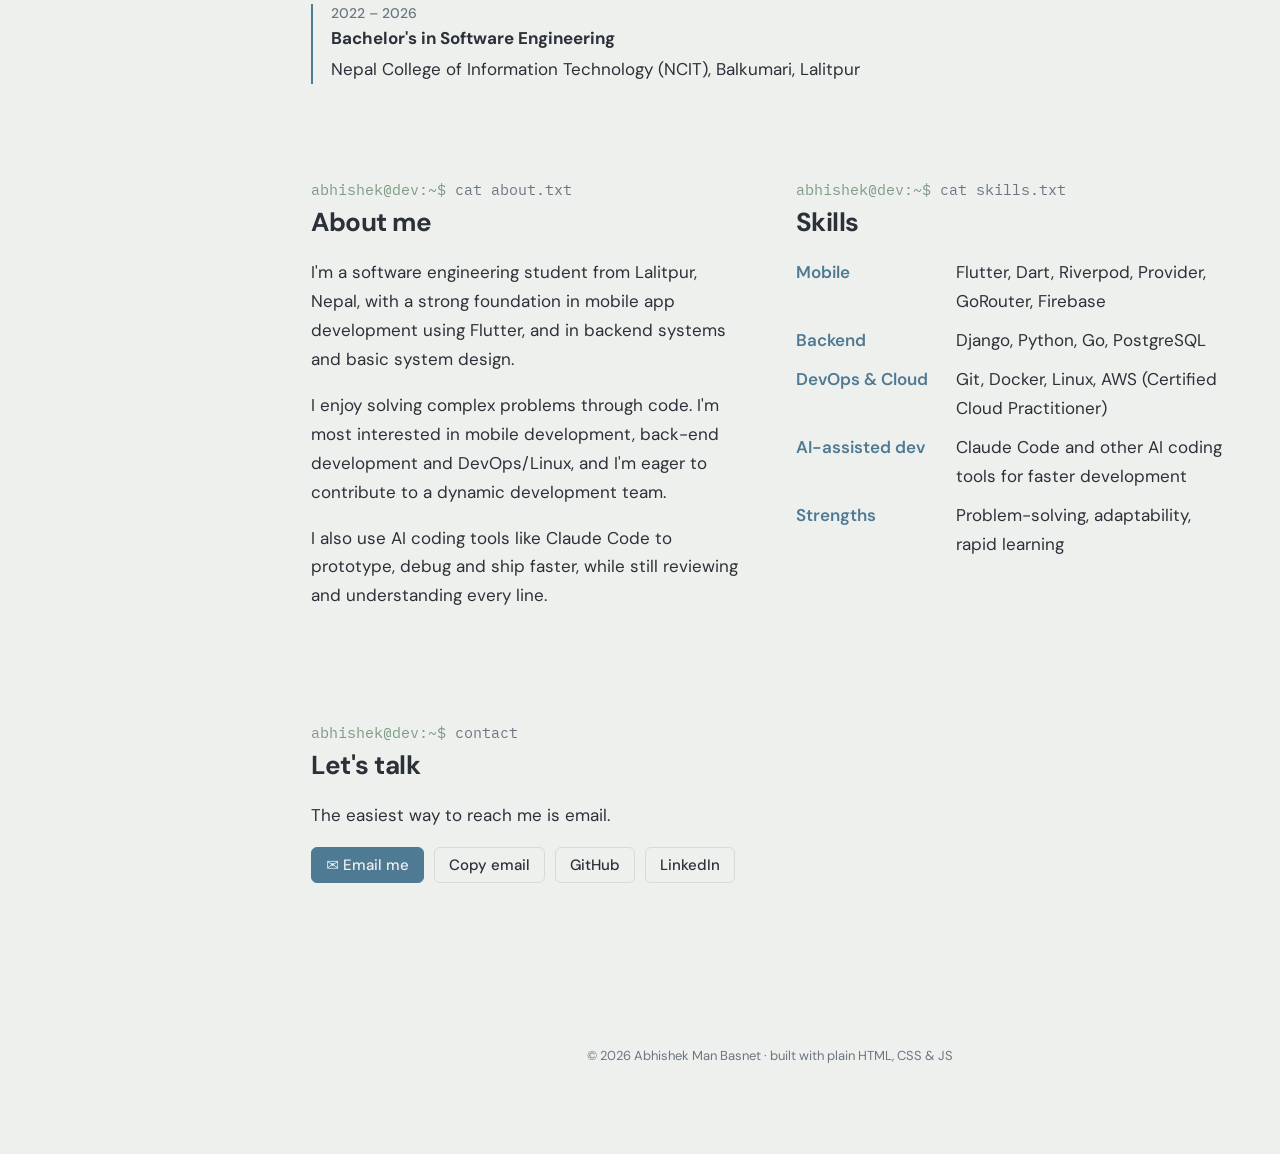
==== commit 0c7a0157: "Review fixes: avatar script, accessibility, previews, 404, fonts, theme switch - tools/draw_avatar.p" ====
--- a/index.html
+++ b/index.html
@@ -6,14 +6,28 @@
   <title>Abhishek Man Basnet — Software Engineer</title>
   <meta name="author" content="Abhishek Man Basnet">
   <meta name="description" content="Portfolio of Abhishek Man Basnet: software engineer from Nepal.">
-  <link rel="preconnect" href="https://fonts.googleapis.com">
-  <link rel="preconnect" href="https://fonts.gstatic.com" crossorigin>
-  <link href="https://fonts.googleapis.com/css2?family=IBM+Plex+Mono:wght@400;500;600&family=Inter:wght@400;500&display=swap" rel="stylesheet">
-  <!-- Styles: tokens (colours/fonts) -> base (elements) -> layout (page skeleton) -> components (one file per section) -->
+  <link rel="canonical" href="https://abhishekbasnet.github.io/">
+  <link rel="icon" href="assets/favicon.svg" type="image/svg+xml">
+  <link rel="apple-touch-icon" href="assets/apple-touch-icon.png">
+  <meta name="theme-color" content="#1f252b">
+  <!-- Link previews (LinkedIn, WhatsApp, Slack, X). Image made by tools/draw_social.py; URLs must be absolute. -->
+  <meta property="og:type" content="website">
+  <meta property="og:url" content="https://abhishekbasnet.github.io/">
+  <meta property="og:title" content="Abhishek Man Basnet — Software Engineer">
+  <meta property="og:description" content="Software engineer from Nepal: Flutter, Django and Go. Experience, projects and contact.">
+  <meta property="og:image" content="https://abhishekbasnet.github.io/assets/og-image.png">
+  <meta property="og:image:width" content="1200">
+  <meta property="og:image:height" content="630">
+  <meta property="og:image:alt" content="Abhishek Man Basnet, Software Engineer, next to a pixel-art developer desk">
+  <meta name="twitter:card" content="summary_large_image">
+  <link rel="preload" href="assets/fonts/dm-sans-latin-wght-normal.woff2" as="font" type="font/woff2" crossorigin>
+  <!-- Styles: fonts -> tokens (colours/fonts) -> base (elements) -> layout (page skeleton) -> components (one file per section) -->
+  <link rel="stylesheet" href="css/fonts.css">
   <link rel="stylesheet" href="css/tokens.css">
   <link rel="stylesheet" href="css/base.css">
   <link rel="stylesheet" href="css/layout.css">
   <link rel="stylesheet" href="css/components/boot.css">
+  <link rel="stylesheet" href="css/components/theme-switch.css">
   <link rel="stylesheet" href="css/components/fetch.css">
   <link rel="stylesheet" href="css/components/timeline.css">
   <link rel="stylesheet" href="css/components/cards.css">
@@ -31,16 +45,21 @@
 </head>
 <body>
   <!-- Short boot screen. Click, press any key, or wait ~1.5s to skip. -->
-  <div id="boot" aria-hidden="true">
-    <pre id="boot-log"></pre>
+  <div id="boot">
+    <pre id="boot-log" aria-hidden="true"></pre>
     <button id="boot-skip" type="button">Skip →</button>
   </div>
 
   <header class="topbar">
-    <a class="brand" href="#home"><span class="prompt">~</span> abhishek<span class="cursor">_</span></a>
+    <a class="brand" href="#home"><span class="prompt" aria-hidden="true">~</span> abhishek<span class="cursor" aria-hidden="true">_</span></a>
     <div class="topbar-actions">
-      <button id="theme-toggle" type="button" aria-label="Switch light or dark theme">◐ theme</button>
-      <a class="btn btn-primary" id="resume-link" href="resume.pdf" download>↓ Resume</a>
+      <!-- Light/dark switch: aria-checked = dark mode on (kept in sync by js/theme.js). -->
+      <button id="theme-toggle" class="theme-switch" type="button" role="switch" aria-checked="false" aria-label="Dark mode">
+        <svg class="theme-switch-sun" aria-hidden="true" viewBox="0 0 16 16"><circle cx="8" cy="8" r="3" fill="currentColor"/><path d="M8 1v2M8 13v2M1 8h2M13 8h2M3 3l1.4 1.4M11.6 11.6L13 13M3 13l1.4-1.4M11.6 4.4L13 3" stroke="currentColor" stroke-width="1.5" stroke-linecap="round"/></svg>
+        <svg class="theme-switch-moon" aria-hidden="true" viewBox="0 0 16 16"><path d="M13.5 10.2A6 6 0 0 1 5.8 2.5a6 6 0 1 0 7.7 7.7z" fill="currentColor"/></svg>
+        <span class="theme-switch-knob" aria-hidden="true"></span>
+      </button>
+      <a class="btn btn-primary" id="resume-link" href="assets/resume.pdf" download="Abhishek_Man_Basnet_CV.pdf">↓ Resume</a>
     </div>
   </header>
 
@@ -56,10 +75,10 @@
   <main class="terminal">
     <div class="intro">
     <section id="home" class="hero">
-      <p class="cmd"><span class="ps1"></span> whoami</p>
-      <h1 class="type-target">Hi, I'm Abhishek Man Basnet.</h1>
+      <p class="cmd"><span class="ps1" aria-hidden="true"></span> whoami</p>
+      <h1>Hi, I'm Abhishek Man Basnet.</h1>
       <p class="lead">I build backend systems and developer tools. I like software that is simple, fast and quietly reliable.</p>
-      <button type="button" class="btn fetch-open" id="fetch-open" aria-haspopup="dialog"><span class="ps1"></span> neofetch <span class="fetch-open-hint">· quick facts</span></button>
+      <button type="button" class="btn fetch-open" id="fetch-open" aria-haspopup="dialog"><span class="ps1" aria-hidden="true"></span> neofetch <span class="fetch-open-hint">· quick facts</span></button>
       <p class="hint">Click a section in the menu, or scroll down. You can also type <kbd>help</kbd> in the box at the bottom.</p>
     </section>
 
@@ -67,13 +86,13 @@
          Narrower screens: hidden behind #fetch-open and shown as a modal (see js/fetch.js). -->
     <dialog class="fetch" id="fetch" aria-label="Quick facts">
       <div class="fetch-head">
-        <p class="cmd"><span class="ps1"></span> neofetch</p>
+        <p class="cmd"><span class="ps1" aria-hidden="true"></span> neofetch</p>
         <button type="button" class="fetch-close" id="fetch-close" aria-label="Close quick facts">✕</button>
       </div>
       <div class="fetch-body">
         <img class="avatar" src="assets/avatar.png" alt="Pixel art of a developer desk with three monitors in a neon cyberpunk city" width="512" height="512">
         <dl class="fetch-info">
-          <div class="fetch-title"></div>
+          <div class="fetch-title" aria-hidden="true"></div>
           <div class="fetch-rule">----------------</div>
           <div><dt>Role</dt><dd>Software Engineer</dd></div>
           <div><dt>Location</dt><dd>Nepal</dd></div>
@@ -88,7 +107,7 @@
     </div>
 
     <section id="experience">
-      <p class="cmd"><span class="ps1"></span> history</p>
+      <p class="cmd"><span class="ps1" aria-hidden="true"></span> history</p>
       <h2>Experience</h2>
       <!-- Source: CV (Abhishek_Man_Basnet_CV.pdf). Hirdayangam ended Sep 2026 per owner. -->
       <ol class="timeline">
@@ -99,7 +118,7 @@
     </section>
 
     <section id="projects">
-      <p class="cmd"><span class="ps1"></span> ls projects/</p>
+      <p class="cmd"><span class="ps1" aria-hidden="true"></span> ls projects/</p>
       <h2>Projects</h2>
       <div class="cards">
         <article class="card">
@@ -122,7 +141,7 @@
     </section>
 
     <section id="education">
-      <p class="cmd"><span class="ps1"></span> cat education.txt</p>
+      <p class="cmd"><span class="ps1" aria-hidden="true"></span> cat education.txt</p>
       <h2>Education</h2>
       <div class="degree">
         <span class="when">2022 – 2026</span>
@@ -133,7 +152,7 @@
 
     <div class="split">
     <section id="about">
-      <p class="cmd"><span class="ps1"></span> cat about.txt</p>
+      <p class="cmd"><span class="ps1" aria-hidden="true"></span> cat about.txt</p>
       <h2>About me</h2>
       <!-- Source: CV summary and key interests. -->
       <p>I'm a software engineering student from Lalitpur, Nepal, with a strong foundation in mobile app development using Flutter, and in backend systems and basic system design.</p>
@@ -142,7 +161,7 @@
     </section>
 
     <section id="skills">
-      <p class="cmd"><span class="ps1"></span> cat skills.txt</p>
+      <p class="cmd"><span class="ps1" aria-hidden="true"></span> cat skills.txt</p>
       <h2>Skills</h2>
       <!-- Source: CV skills, plus tools named in CV experience and projects. -->
       <dl class="skills">
@@ -156,7 +175,7 @@
     </div>
 
     <section id="contact">
-      <p class="cmd"><span class="ps1"></span> contact</p>
+      <p class="cmd"><span class="ps1" aria-hidden="true"></span> contact</p>
       <h2>Let's talk</h2>
       <p>The easiest way to reach me is email.</p>
       <div class="contact-row">
@@ -171,7 +190,7 @@
   </main>
 
   <form id="cli" class="cli" autocomplete="off">
-    <label for="cli-input" class="ps1"></label>
+    <label for="cli-input" class="ps1" aria-hidden="true"></label>
     <input id="cli-input" aria-label="Type a command" type="text" spellcheck="false" placeholder="type help (optional)">
   </form>
 
--- a/css/fonts.css
+++ b/css/fonts.css
@@ -0,0 +1,31 @@
+/* Self-hosted fonts (assets/fonts, SIL Open Font License; licences alongside the files).
+   DM Sans: friendly sans for headings, body, menu and buttons.
+   IBM Plex Mono: only for the terminal details (prompts, command box, neofetch). */
+@font-face {
+  font-family: "DM Sans";
+  font-style: normal;
+  font-weight: 100 1000;
+  font-display: swap;
+  src: url("../assets/fonts/dm-sans-latin-wght-normal.woff2") format("woff2");
+}
+@font-face {
+  font-family: "IBM Plex Mono";
+  font-style: normal;
+  font-weight: 400;
+  font-display: swap;
+  src: url("../assets/fonts/ibm-plex-mono-latin-400-normal.woff2") format("woff2");
+}
+@font-face {
+  font-family: "IBM Plex Mono";
+  font-style: normal;
+  font-weight: 500;
+  font-display: swap;
+  src: url("../assets/fonts/ibm-plex-mono-latin-500-normal.woff2") format("woff2");
+}
+@font-face {
+  font-family: "IBM Plex Mono";
+  font-style: normal;
+  font-weight: 600;
+  font-display: swap;
+  src: url("../assets/fonts/ibm-plex-mono-latin-600-normal.woff2") format("woff2");
+}
--- a/css/tokens.css
+++ b/css/tokens.css
@@ -8,7 +8,7 @@
   --accent: #4f7a94;      /* fjord blue */
   --accent-2: #7d9a83;    /* sage */
   --mono: "IBM Plex Mono", ui-monospace, monospace;
-  --sans: "Inter", system-ui, sans-serif;
+  --sans: "DM Sans", system-ui, sans-serif;
 
   /* Terminal prompt shown before every command: user@host:~$ */
   --prompt-user: "abhishek";
--- a/css/base.css
+++ b/css/base.css
@@ -10,13 +10,13 @@
 a { color: var(--accent); }
 kbd { font-family: var(--mono); background: var(--panel); border: 1px solid var(--line); border-radius: 4px; padding: 0 .35em; }
 
-h1, h2, h3 { font-family: var(--mono); font-weight: 600; line-height: 1.25; }
+h1, h2, h3 { font-family: var(--sans); font-weight: 700; line-height: 1.2; letter-spacing: -0.02em; }
 h1 { font-size: clamp(30px, 5vw, 46px); margin: 0 0 18px; }
 h2 { font-size: 26px; margin: 0 0 20px; }
 h3 { font-size: 18px; margin: 0 0 8px; }
 
 button, .btn {
-  font: 500 15px var(--mono);
+  font: 500 15px var(--sans);
   color: var(--text);
   background: transparent;
   border: 1px solid var(--line);
@@ -29,6 +29,7 @@
 button:hover, .btn:hover { border-color: var(--accent); color: var(--accent); }
 .btn-primary { background: var(--accent); border-color: var(--accent); color: var(--bg); }
 .btn-primary:hover { color: var(--bg); opacity: .9; }
+.icon { width: 1em; height: 1em; vertical-align: -0.125em; }
 
 /* Terminal prompt text used across sections */
 .cmd { font: 15px var(--mono); color: var(--muted); margin: 0 0 8px; }
--- a/css/layout.css
+++ b/css/layout.css
@@ -17,7 +17,7 @@
   padding: 10px clamp(16px, 4vw, 48px);
   background: var(--bg);
   border-bottom: 1px solid var(--line);
-  font-family: var(--mono);
+  font: 500 16px var(--sans);
 }
 .menu a { color: var(--text); text-decoration: none; padding: 2px 0; border-bottom: 2px solid transparent; }
 .menu a:hover, .menu a.active { color: var(--accent); border-color: var(--accent); }
@@ -28,13 +28,12 @@
 .lead { font-size: 20px; max-width: 34em; }
 .hint { color: var(--muted); font-size: 15px; }
 
-.footer { text-align: center; font: 13px var(--mono); color: var(--muted); padding: 0 16px 90px; }
+.footer { text-align: center; font: 13px var(--sans); color: var(--muted); padding: 0 16px 90px; }
 
 /* Phones */
 @media (max-width: 640px) {
   .footer { padding-bottom: 32px; }
   .brand { font-size: 16px; }
-  #theme-toggle { padding: 7px 10px; }
   .menu { gap: 4px 16px; font-size: 15px; }
 }
 
--- a/css/components/theme-switch.css
+++ b/css/components/theme-switch.css
@@ -0,0 +1,25 @@
+/* Light/dark switch in the top bar (#theme-toggle, see js/theme.js).
+   Sun on the left (light, off), moon on the right (dark, on); the knob sits under the active icon. */
+.theme-switch {
+  position: relative;
+  width: 60px; height: 32px; padding: 0;
+  border-radius: 999px;
+  background: var(--panel);
+  display: inline-flex; align-items: center; justify-content: space-between;
+  padding-inline: 8px;
+}
+.theme-switch svg { position: relative; z-index: 1; width: 14px; height: 14px; color: var(--muted); }
+.theme-switch[aria-checked="false"] .theme-switch-sun,
+.theme-switch[aria-checked="true"] .theme-switch-moon { color: var(--accent); }
+.theme-switch-knob {
+  position: absolute; top: 3px; left: 3px;
+  width: 24px; height: 24px; border-radius: 50%;
+  background: var(--line);
+  transition: transform .2s ease;
+}
+.theme-switch[aria-checked="true"] .theme-switch-knob { transform: translateX(28px); }
+.theme-switch:focus-visible { outline: 2px solid var(--accent); outline-offset: 2px; }
+
+@media (prefers-reduced-motion: reduce) {
+  .theme-switch-knob { transition: none; }
+}
--- a/css/components/timeline.css
+++ b/css/components/timeline.css
@@ -2,7 +2,7 @@
 .timeline { list-style: none; padding: 0; margin: 0; border-left: 2px solid var(--line); }
 .timeline li { display: grid; padding: 0 0 22px 20px; position: relative; }
 .timeline li::before { content: ""; position: absolute; left: -6px; top: 9px; width: 10px; height: 10px; border-radius: 50%; background: var(--accent); }
-.when { font: 14px var(--mono); color: var(--muted); }
+.when { font: 500 14px var(--sans); color: var(--muted); }
 .why { color: var(--muted); }
 
 @media (min-width: 1280px) {
--- a/css/components/cards.css
+++ b/css/components/cards.css
@@ -8,8 +8,8 @@
   display: flex; flex-direction: column; gap: 4px;
 }
 .card p { margin: 0 0 6px; }
-.card a { font: 14px var(--mono); text-decoration: none; }
-.tags { font: 13px var(--mono); color: var(--muted); }
+.card a { font: 500 15px var(--sans); text-decoration: none; }
+.tags { font: 14px var(--sans); color: var(--muted); }
 
 @media (min-width: 1100px) {
   .cards { grid-template-columns: repeat(auto-fill, minmax(320px, 1fr)); gap: 22px; }
--- a/css/components/skills.css
+++ b/css/components/skills.css
@@ -1,6 +1,6 @@
 /* Skills list (#skills). */
 .skills { display: grid; grid-template-columns: max-content 1fr; gap: 10px 28px; margin: 0; }
-.skills dt { font-family: var(--mono); color: var(--accent); }
+.skills dt { font-weight: 600; color: var(--accent); }
 .skills dd { margin: 0; }
 
 @media (max-width: 640px) {
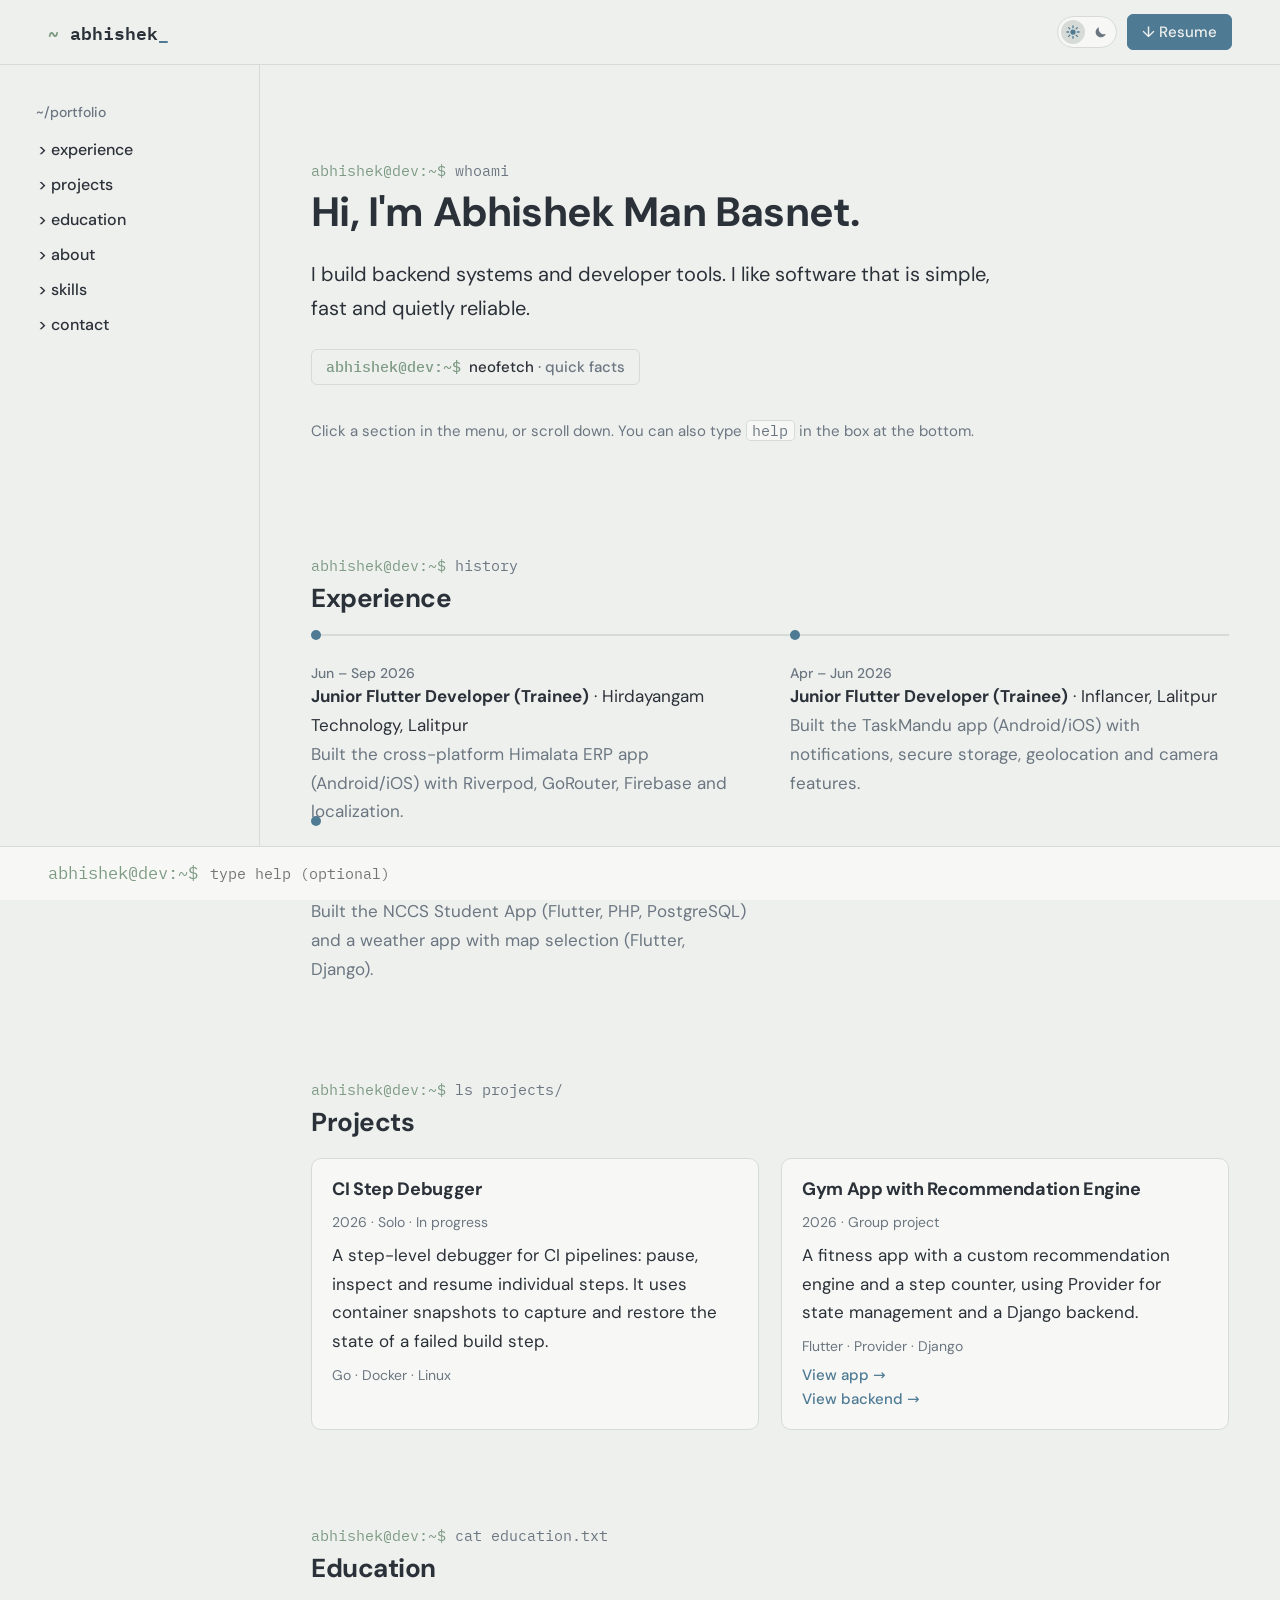
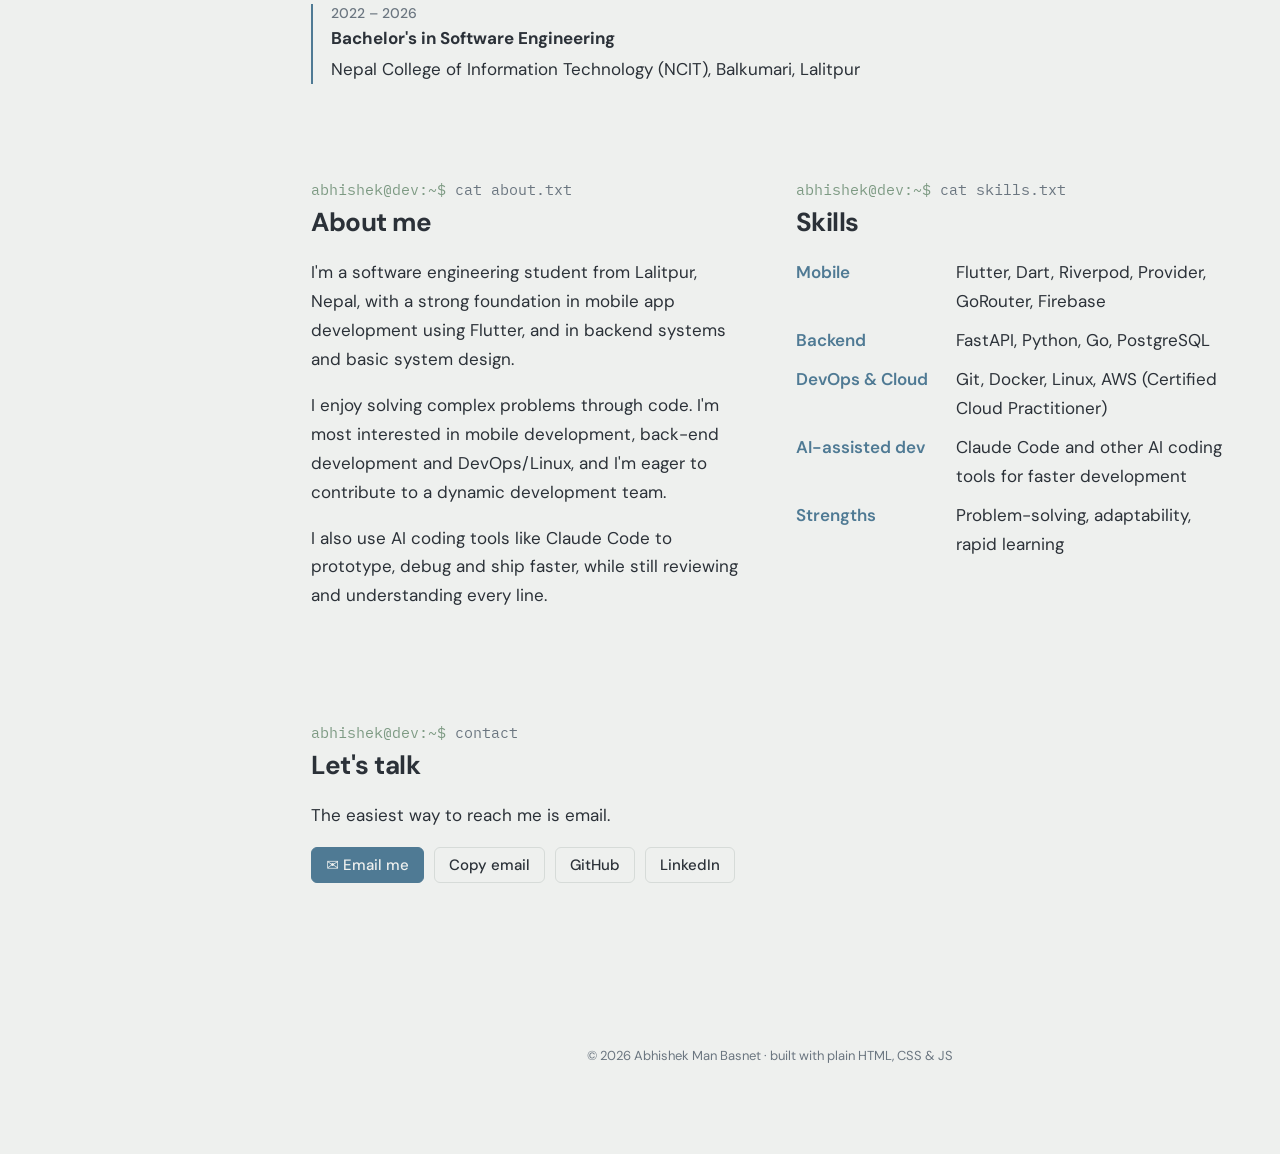
==== commit 3b79a0f0: "List FastAPI instead of Django in skills, focus and link preview Project and internship entries keep" ====
--- a/index.html
+++ b/index.html
@@ -14,7 +14,7 @@
   <meta property="og:type" content="website">
   <meta property="og:url" content="https://abhishekbasnet.github.io/">
   <meta property="og:title" content="Abhishek Man Basnet — Software Engineer">
-  <meta property="og:description" content="Software engineer from Nepal: Flutter, Django and Go. Experience, projects and contact.">
+  <meta property="og:description" content="Software engineer from Nepal: Flutter, FastAPI and Go. Experience, projects and contact.">
   <meta property="og:image" content="https://abhishekbasnet.github.io/assets/og-image.png">
   <meta property="og:image:width" content="1200">
   <meta property="og:image:height" content="630">
@@ -97,7 +97,7 @@
           <div><dt>Role</dt><dd>Software Engineer</dd></div>
           <div><dt>Location</dt><dd>Nepal</dd></div>
           <div><dt>Status</dt><dd><span class="dot"></span>Open to work</dd></div>
-          <div><dt>Focus</dt><dd>Flutter, Django, Go</dd></div>
+          <div><dt>Focus</dt><dd>Flutter, FastAPI, Go</dd></div>
           <div><dt>OS</dt><dd>Fedora KDE</dd></div>
           <div><dt>Shell</dt><dd>bash</dd></div>
         </dl>
@@ -166,7 +166,7 @@
       <!-- Source: CV skills, plus tools named in CV experience and projects. -->
       <dl class="skills">
         <dt>Mobile</dt><dd>Flutter, Dart, Riverpod, Provider, GoRouter, Firebase</dd>
-        <dt>Backend</dt><dd>Django, Python, Go, PostgreSQL</dd>
+        <dt>Backend</dt><dd>FastAPI, Python, Go, PostgreSQL</dd>
         <dt>DevOps &amp; Cloud</dt><dd>Git, Docker, Linux, AWS (Certified Cloud Practitioner)</dd>
         <dt>AI-assisted dev</dt><dd>Claude Code and other AI coding tools for faster development</dd>
         <dt>Strengths</dt><dd>Problem-solving, adaptability, rapid learning</dd>
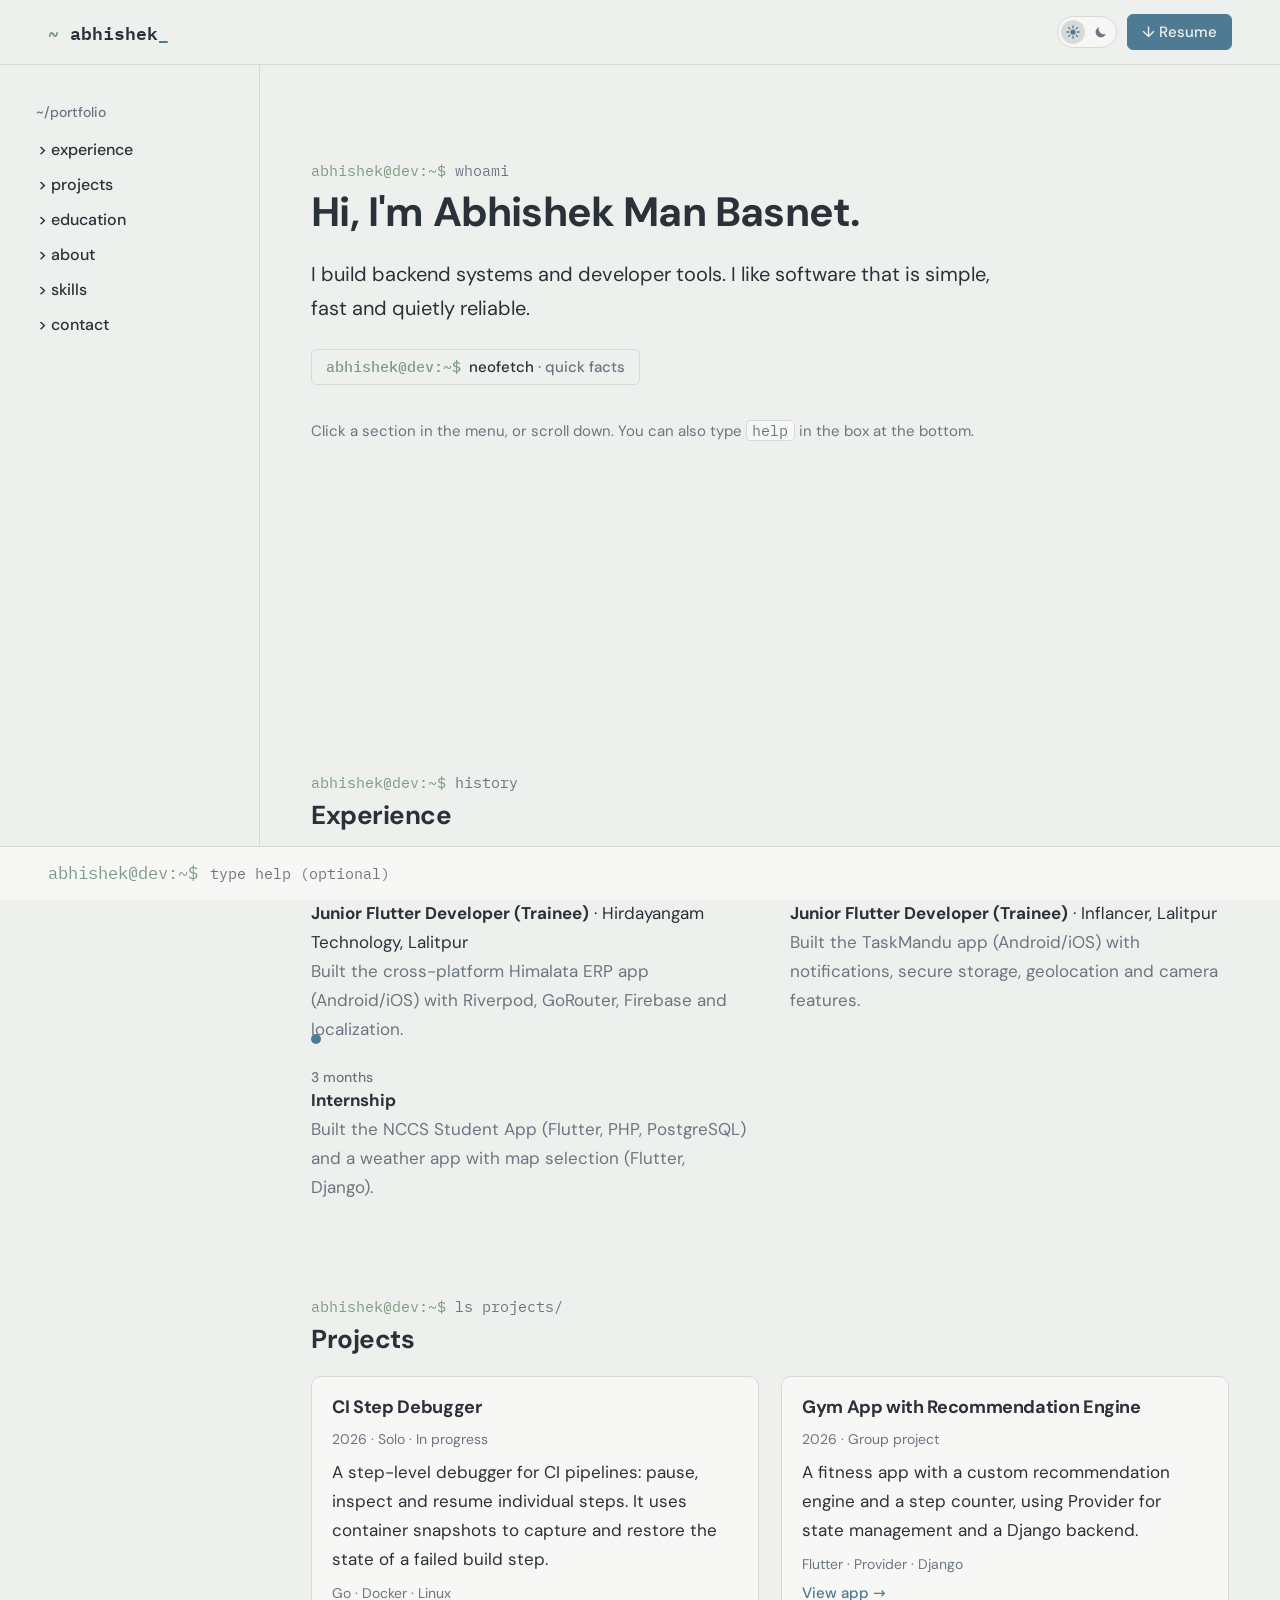
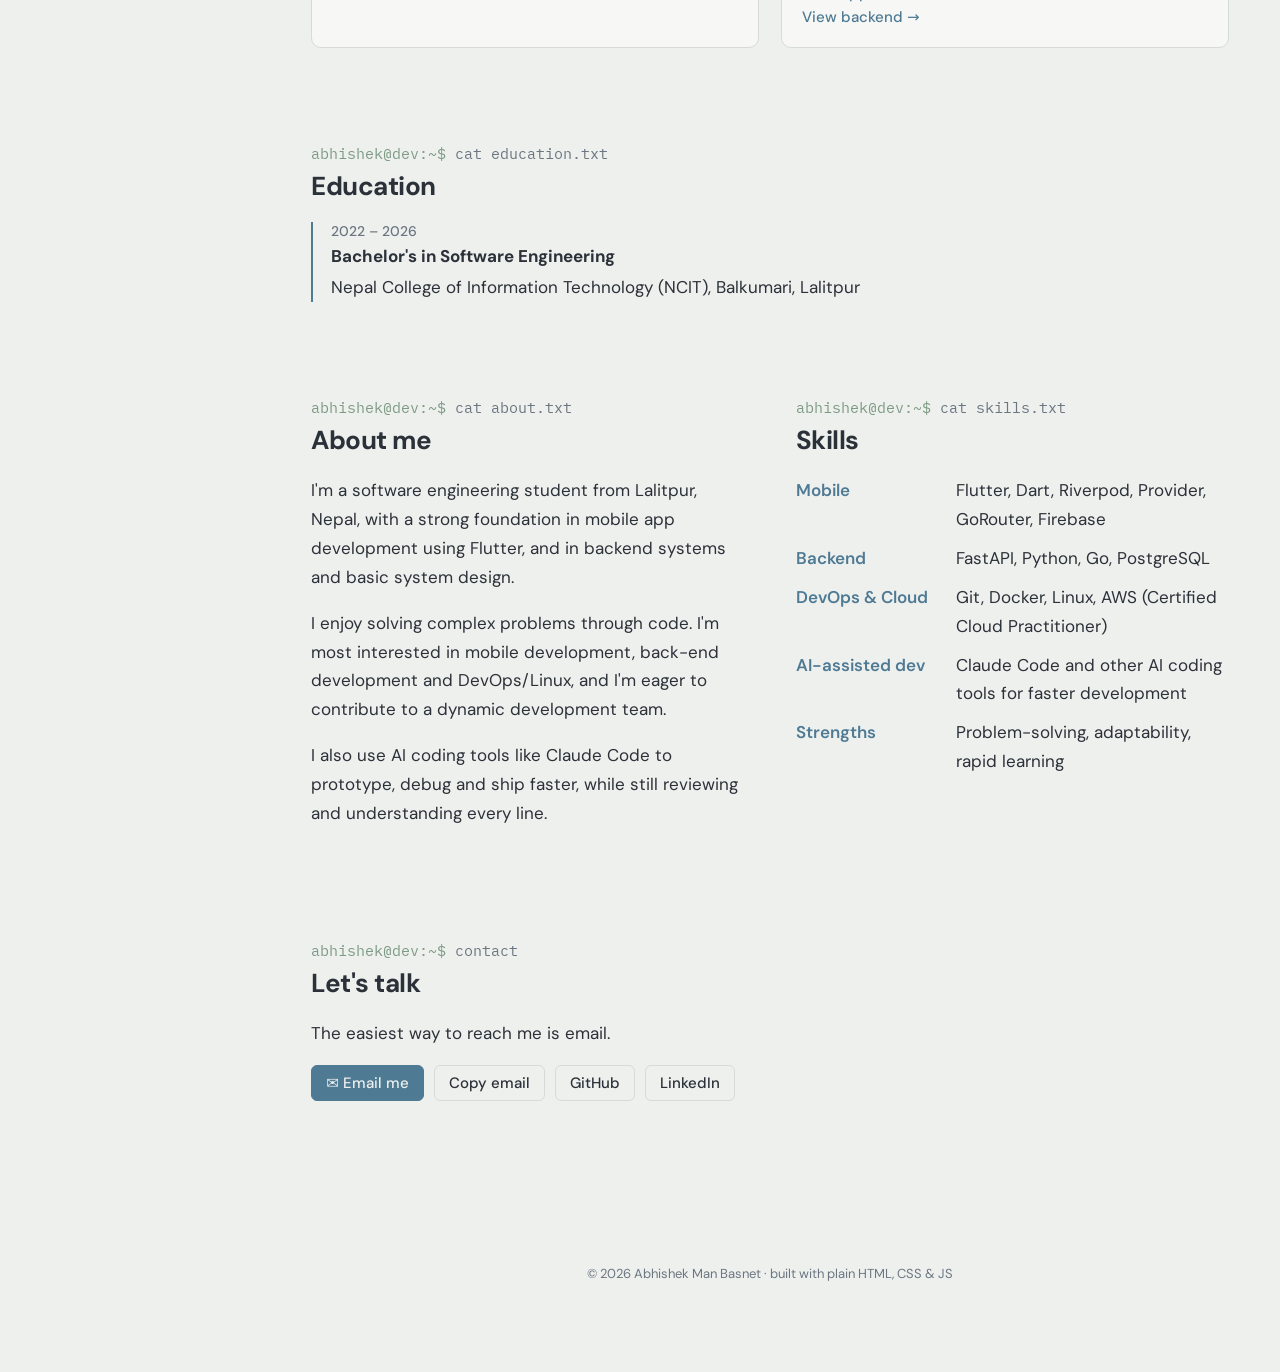
==== commit 0aa3172c: "Show the day's sky behind the intro The profile repo now builds a backdrop of its daily sky in this " ====
--- a/index.html
+++ b/index.html
@@ -27,6 +27,7 @@
   <link rel="stylesheet" href="css/base.css">
   <link rel="stylesheet" href="css/layout.css">
   <link rel="stylesheet" href="css/components/boot.css">
+  <link rel="stylesheet" href="css/components/sky.css">
   <link rel="stylesheet" href="css/components/theme-switch.css">
   <link rel="stylesheet" href="css/components/fetch.css">
   <link rel="stylesheet" href="css/components/timeline.css">
--- a/css/tokens.css
+++ b/css/tokens.css
@@ -7,6 +7,8 @@
   --line: #d6dbd8;
   --accent: #4f7a94;      /* fjord blue */
   --accent-2: #7d9a83;    /* sage */
+  /* The day's sky behind the intro, rebuilt daily by the profile repo (see css/components/sky.css). */
+  --sky: url("https://raw.githubusercontent.com/AbhishekBasnet/AbhishekBasnet/output/backdrop-light.svg");
   --mono: "IBM Plex Mono", ui-monospace, monospace;
   --sans: "DM Sans", system-ui, sans-serif;
 
@@ -26,6 +28,7 @@
   --line: #36404a;
   --accent: #8fb5cc;
   --accent-2: #a3bfa8;
+  --sky: url("https://raw.githubusercontent.com/AbhishekBasnet/AbhishekBasnet/output/backdrop-dark.svg");
 }
 @media (prefers-color-scheme: dark) {
   :root:not([data-theme="light"]) {
@@ -36,5 +39,6 @@
     --line: #36404a;
     --accent: #8fb5cc;
     --accent-2: #a3bfa8;
+    --sky: url("https://raw.githubusercontent.com/AbhishekBasnet/AbhishekBasnet/output/backdrop-dark.svg");
   }
 }
--- a/css/layout.css
+++ b/css/layout.css
@@ -22,7 +22,7 @@
 .menu a { color: var(--text); text-decoration: none; padding: 2px 0; border-bottom: 2px solid transparent; }
 .menu a:hover, .menu a.active { color: var(--accent); border-color: var(--accent); }
 
-.terminal { max-width: 860px; margin: 0 auto; padding: 0 clamp(16px, 4vw, 32px) 140px; }
+.terminal { --gutter: clamp(16px, 4vw, 32px); max-width: 860px; margin: 0 auto; padding: 0 var(--gutter) 140px; }
 section { padding: 72px 0 24px; }
 .hero { padding-top: 96px; }
 .lead { font-size: 20px; max-width: 34em; }
@@ -50,7 +50,7 @@
   .menu::before { content: "~/portfolio"; color: var(--muted); font-size: 14px; padding: 0 12px 10px; }
   .menu a { border-bottom: none; border-left: 2px solid transparent; border-radius: 0 6px 6px 0; padding: 6px 12px; }
   .menu a.active { border-left-color: var(--accent); background: var(--panel); }
-  .terminal { max-width: 2100px; margin: 0 0 0 var(--sidebar-w); padding: 0 clamp(40px, 4vw, 96px) 140px; }
+  .terminal { --gutter: clamp(40px, 4vw, 96px); max-width: 2100px; margin: 0 0 0 var(--sidebar-w); padding: 0 var(--gutter) 140px; }
   .footer { margin-left: var(--sidebar-w); }
   html { scroll-padding-top: 80px; }
   .lead { font-size: clamp(20px, 1.15vw, 24px); }
--- a/css/components/sky.css
+++ b/css/components/sky.css
@@ -0,0 +1,29 @@
+/* The day's sky behind the intro: the same art as the GitHub profile header, rebuilt
+   every day in this site's palette by github.com/AbhishekBasnet/AbhishekBasnet
+   (scripts/build_assets.py). The image follows the theme through --sky in tokens.css.
+   The intro gets room underneath for the mountains (--ridge, about the height the
+   ridge takes up when the image fits the column's width), so its text sits in the
+   sky above them.
+   The image spans the main column (out to --gutter from layout.css) and fades out
+   at the edges and the bottom. It is decoration only, so it ignores the pointer. */
+.intro { --ridge: min(17vw, 270px); position: relative; isolation: isolate; padding-bottom: var(--ridge); }
+.intro::before {
+  content: "";
+  position: absolute; z-index: -1;
+  inset: 0 calc(-1 * var(--gutter));
+  background: var(--sky) center bottom / 100% auto no-repeat;   /* fit the width, so the ridge keeps to --ridge */
+  opacity: .75;
+  /* the masks only use alpha: fade in from both sides, and out at the very bottom */
+  -webkit-mask-image: linear-gradient(to right, transparent, #000 10%, #000 90%, transparent),
+                      linear-gradient(to bottom, #000 85%, transparent);
+  -webkit-mask-composite: source-in;
+          mask-image: linear-gradient(to right, transparent, #000 10%, #000 90%, transparent),
+                      linear-gradient(to bottom, #000 85%, transparent);
+          mask-composite: intersect;
+  pointer-events: none;
+}
+
+/* Phones: fainter, so the intro text stays clear on a small screen. */
+@media (max-width: 640px) {
+  .intro::before { opacity: .55; }
+}
